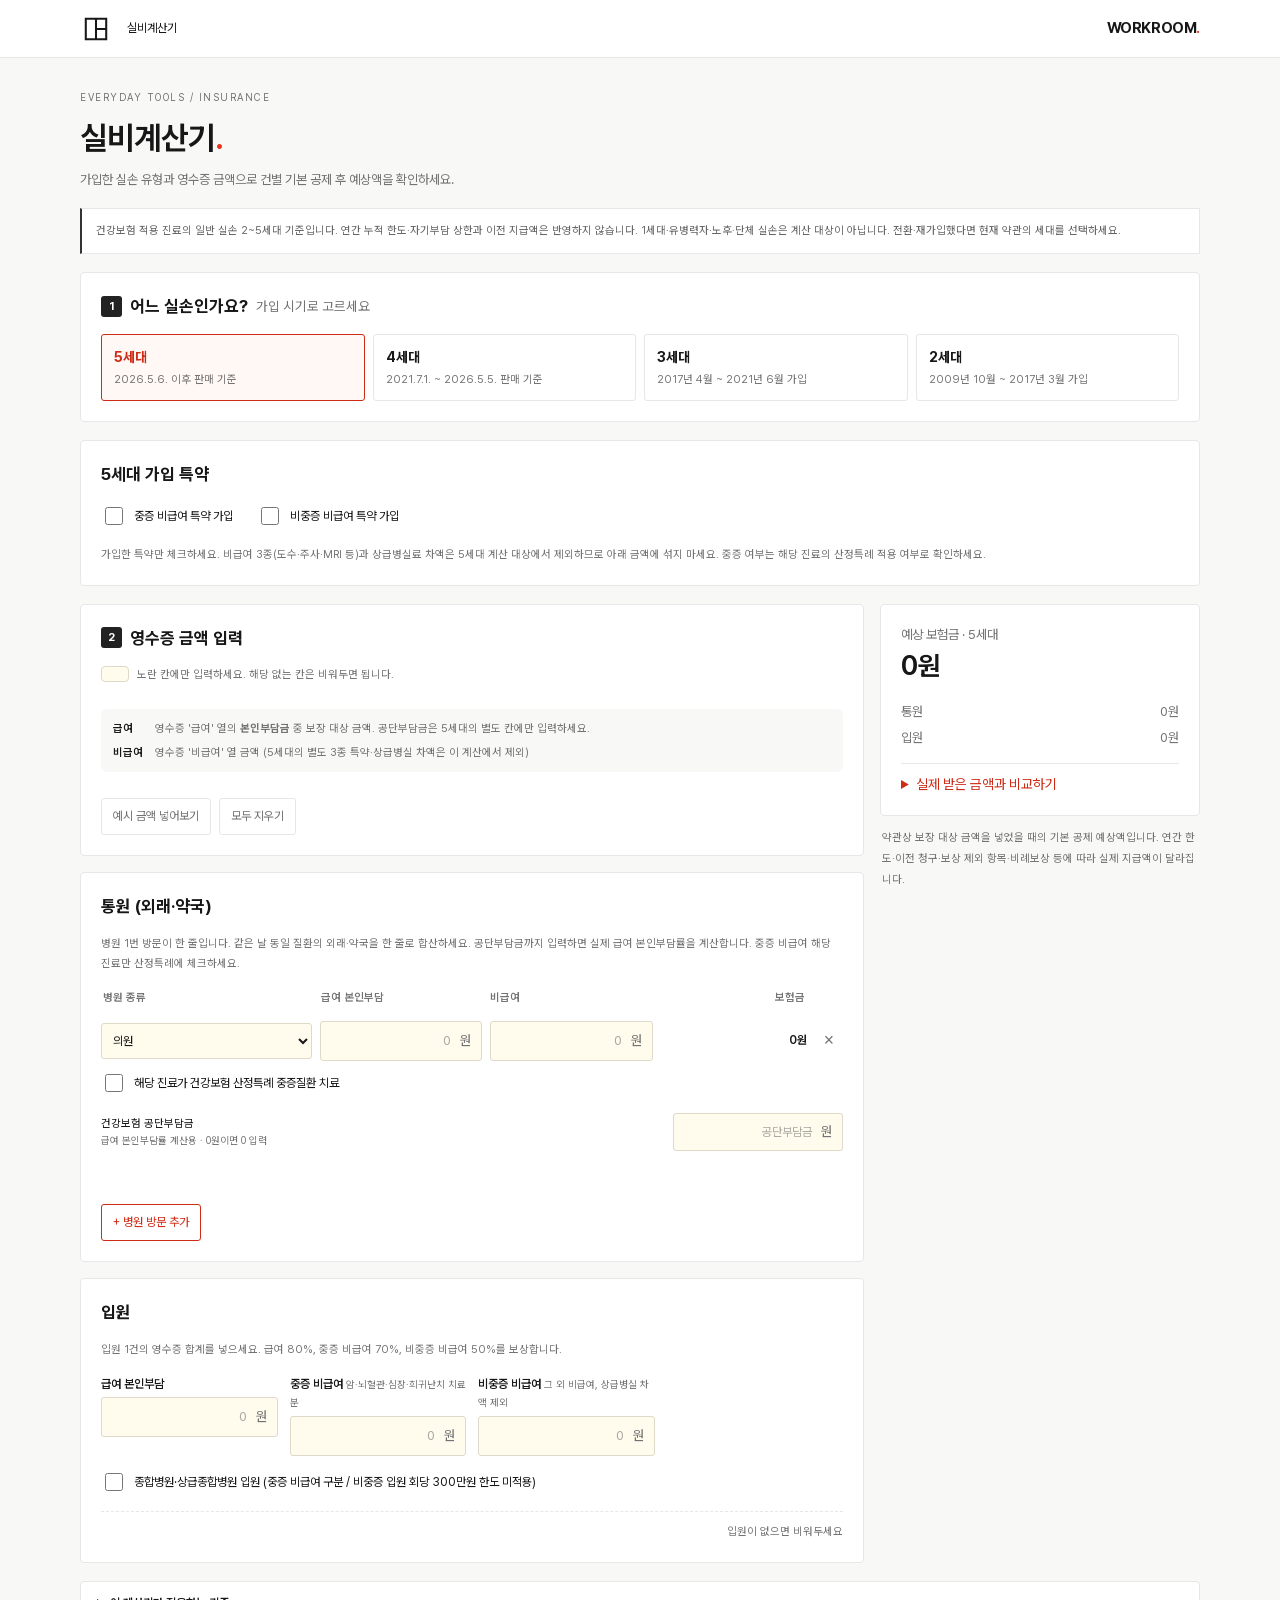
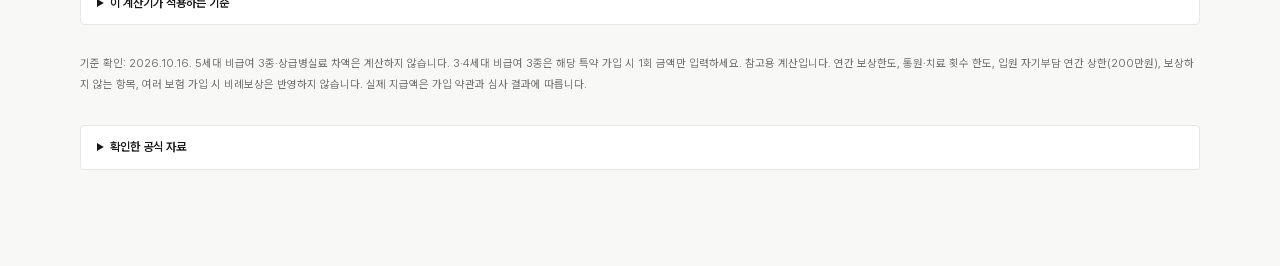
==== silson-calculator.html @ e1c8affe "Add a validated basic medical expense calculator to Workroom" ====
<!doctype html><html lang="ko"><head><meta charset=utf8><meta name=viewport content="width=device-width,initial-scale=1,viewport-fit=cover"><style>:root{color-scheme:light;box-sizing:border-box;padding-top:env(safe-area-inset-top,0px);padding-bottom:env(safe-area-inset-bottom,0px)}html{scroll-padding-top:env(safe-area-inset-top,0px)}body{margin:0;padding:0;font:14px -apple-system,BlinkMacSystemFont,sans-serif;background:#fff;color:#000}img{max-width:100%}[hidden]:not([hidden=until-found i]){display:none!important}</style><style>
/* Layout: ① 세대 → ② 유형 → ③ 영수증 금액(노란 칸) 순서로 위에서 아래. 결과는 오른쪽(좁은 화면은 하단 고정 바) */
:root{
  --bg:#eef1f4; --surface:#ffffff; --line:#d6dce3; --fg:#18222e; --muted:#5b6876;
  --accent:#1d5c8f; --accent-soft:#e1ecf6;
  --in-bg:#fff7cf; --in-line:#d9b740; --in-focus:#b8901a;
  --deduct:#a8402c; --ok:#2c7a4b; --warn:#9a6a00;
  --font-body:"IBM Plex Sans KR","Apple SD Gothic Neo","Malgun Gothic",system-ui,sans-serif;
  --font-num:"IBM Plex Mono",ui-monospace,Menlo,monospace;
  --r:8px;
}
@media (prefers-color-scheme: dark){:root:not([data-theme="light"]){
  --bg:#11161c; --surface:#19212a; --line:#2c3743; --fg:#e3e9ef; --muted:#93a1b0;
  --accent:#6fa8dc; --accent-soft:#1d3245;
  --in-bg:#2e2914; --in-line:#8a7124; --in-focus:#d9b740;
  --deduct:#e48a74; --ok:#6cc495; --warn:#e2b34d; color-scheme:dark}}
:root[data-theme="dark"]{
  --bg:#11161c; --surface:#19212a; --line:#2c3743; --fg:#e3e9ef; --muted:#93a1b0;
  --accent:#6fa8dc; --accent-soft:#1d3245;
  --in-bg:#2e2914; --in-line:#8a7124; --in-focus:#d9b740;
  --deduct:#e48a74; --ok:#6cc495; --warn:#e2b34d; color-scheme:dark}
*{box-sizing:border-box}
[hidden]{display:none!important}
body{background:var(--bg);color:var(--fg);font-family:var(--font-body);font-size:15px;line-height:1.55;
  padding-left:max(16px,env(safe-area-inset-left,0px));padding-right:max(16px,env(safe-area-inset-right,0px));padding-block:20px 96px}
.wrap{max-width:1120px;margin:0 auto;display:flex;flex-direction:column;gap:16px}
h1{font-size:1.5rem;margin:0;letter-spacing:-.01em;text-wrap:balance}
h2{font-size:1.05rem;margin:0;display:flex;align-items:center;gap:8px;text-wrap:balance}
.step{display:inline-grid;place-items:center;width:22px;height:22px;border-radius:50%;background:var(--accent);color:#fff;font-size:.78rem;font-weight:700;flex:none}
.sub{color:var(--muted);margin:4px 0 0;font-size:.9rem;max-width:70ch}
.num{font-family:var(--font-num);font-variant-numeric:tabular-nums}
.panel{background:var(--surface);border:1px solid var(--line);border-radius:var(--r);padding:16px;display:flex;flex-direction:column;gap:12px;min-width:0}
.hint{font-size:.84rem;color:var(--muted);margin:0}
.legend{display:flex;align-items:center;gap:8px;font-size:.84rem;color:var(--muted)}
.swatch{width:28px;height:16px;border-radius:4px;background:var(--in-bg);border:1.5px solid var(--in-line);flex:none}

/* 선택 버튼(세대·유형) */
.choices{display:grid;grid-template-columns:repeat(auto-fit,minmax(200px,1fr));gap:8px}
.choice{font:inherit;color:var(--fg);text-align:left;border:1.5px solid var(--line);background:var(--surface);border-radius:8px;padding:10px 12px;cursor:pointer;display:flex;flex-direction:column;gap:2px}
.choice b{font-size:.98rem}
.choice span{font-size:.8rem;color:var(--muted)}
.choice[aria-pressed="true"]{border-color:var(--accent);background:var(--accent-soft)}
.choice[aria-pressed="true"] b{color:var(--accent)}
button:focus-visible,input:focus-visible,select:focus-visible,summary:focus-visible{outline:2px solid var(--accent);outline-offset:2px}

/* 입력칸 = 노란 칸 */
.in{position:relative;display:block}
.in input{font:inherit;font-family:var(--font-num);font-variant-numeric:tabular-nums;font-size:1rem;color:var(--fg);width:100%;min-width:0;
  background:var(--in-bg);border:1.5px solid var(--in-line);border-radius:6px;padding:8px 30px 8px 10px;text-align:right}
.in input:focus{border-color:var(--in-focus)}
.in input::placeholder{color:var(--muted);opacity:.6}
.in .unit{position:absolute;right:10px;top:50%;transform:translateY(-50%);font-size:.85rem;color:var(--muted);pointer-events:none}
select{font:inherit;color:var(--fg);width:100%;min-width:0;background:var(--in-bg);border:1.5px solid var(--in-line);border-radius:6px;padding:8px 10px}
.lbl{font-size:.82rem;font-weight:600;display:block;margin-bottom:4px}
.lbl small{font-weight:400;color:var(--muted)}

.grid{display:grid;grid-template-columns:minmax(0,1fr) 320px;gap:16px;align-items:start}
@media (max-width:900px){.grid{grid-template-columns:minmax(0,1fr)}}
.col{display:flex;flex-direction:column;gap:16px;min-width:0}

/* 영수증 안내 */
.receipt{display:grid;grid-template-columns:auto 1fr;gap:4px 12px;font-size:.84rem;background:var(--bg);border-radius:6px;padding:10px 12px}
.receipt dt{font-weight:600}
.receipt dd{margin:0;color:var(--muted)}

/* 통원 행 */
.rowhead,.vrow{display:grid;grid-template-columns:minmax(0,1.3fr) minmax(0,1fr) minmax(0,1fr) minmax(0,.9fr) 28px;gap:8px;align-items:center}
.rowhead{font-size:.8rem;font-weight:600;color:var(--muted);padding:0 2px}
.vrow-wrap{display:flex;flex-direction:column;gap:4px;padding-bottom:10px;border-bottom:1px solid var(--line)}
.vrow-wrap:last-of-type{border-bottom:none}
.res{text-align:right;font-family:var(--font-num);font-weight:600;font-variant-numeric:tabular-nums}
.how{font-size:.78rem;color:var(--muted);display:flex;flex-direction:column;gap:1px;padding-left:2px}
.how .d{color:var(--deduct)}
.kind{font-size:.92rem;font-weight:600;padding:8px 0}
.x{border:none;background:transparent;color:var(--muted);cursor:pointer;font-size:1.1rem;line-height:1;padding:4px;border-radius:4px}
.x:hover{color:var(--deduct)}
.sev{display:flex;align-items:center;gap:8px;font-size:.86rem;cursor:pointer;padding:2px 0}
.sev input{width:18px;height:18px;accent-color:var(--accent);flex:none}
.mlabel{display:none}
@media (max-width:620px){
  .rowhead{display:none}
  .vrow{grid-template-columns:minmax(0,1fr) minmax(0,1fr);row-gap:8px}
  .vrow .c-type{grid-column:1/-1}
  .vrow .res{grid-column:1/2;text-align:left}
  .vrow .x{grid-column:2/3;justify-self:end}
  .mlabel{display:block;font-size:.78rem;color:var(--muted);margin-bottom:2px}
}
.btns{display:flex;gap:8px;flex-wrap:wrap}
.btn{font:inherit;font-size:.86rem;border:1px solid var(--accent);color:var(--accent);background:transparent;border-radius:6px;padding:6px 12px;cursor:pointer}
.btn:hover{background:var(--accent-soft)}
.btn.quiet{border-color:var(--line);color:var(--muted)}

.pairs{display:grid;grid-template-columns:repeat(auto-fit,minmax(160px,1fr));gap:12px}
.t3{display:grid;grid-template-columns:minmax(0,1.4fr) minmax(0,1fr) minmax(0,.9fr);gap:8px;align-items:center}
@media (max-width:620px){.t3{grid-template-columns:minmax(0,1fr) minmax(0,1fr)}.t3 .res{grid-column:1/-1;text-align:left}}
.t3 .nm{font-size:.92rem}
.t3 .nm small{display:block;color:var(--muted);font-size:.76rem}

.calcbox{font-size:.84rem;color:var(--muted);display:flex;flex-direction:column;gap:3px;border-top:1px dashed var(--line);padding-top:10px}
.calcbox .ln{display:flex;justify-content:space-between;gap:12px}
.calcbox .tot{color:var(--fg);font-weight:600}

/* 결과 */
.summary{position:sticky;top:calc(12px + env(safe-area-inset-top,0px))}
.big{font-family:var(--font-num);font-size:1.9rem;font-weight:600;letter-spacing:-.01em}
.sumrows{display:flex;flex-direction:column;gap:6px;font-size:.92rem}
.sumrows .ln{display:flex;justify-content:space-between;gap:10px}
.sumrows .zero{color:var(--muted)}
details.cmp{border-top:1px solid var(--line);padding-top:10px}
details.cmp summary{cursor:pointer;font-size:.86rem;color:var(--accent)}
.cmpbody{display:flex;flex-direction:column;gap:10px;margin-top:10px}
.pill{display:inline-block;font-size:.76rem;font-weight:600;padding:1px 8px;border-radius:999px;border:1px solid currentColor;margin-left:4px}
.pill.ok{color:var(--ok)} .pill.diff{color:var(--warn)}
.mbar{display:none}
@media (max-width:900px){
  .summary{position:static}
  .mbar{display:flex;position:fixed;left:0;right:0;bottom:0;justify-content:space-between;align-items:center;gap:12px;
    background:var(--surface);border-top:1px solid var(--line);
    padding:10px max(16px,env(safe-area-inset-right,0px)) calc(10px + env(safe-area-inset-bottom,0px)) max(16px,env(safe-area-inset-left,0px));z-index:5}
  .mbar .big{font-size:1.3rem}
}
details.rulesbox{background:var(--surface);border:1px solid var(--line);border-radius:var(--r);padding:12px 16px}
details.rulesbox summary{cursor:pointer;font-weight:600}
.rules{font-size:.86rem;max-width:72ch;margin-top:8px}
.rules ul{margin:0;padding-left:1.1em;display:flex;flex-direction:column;gap:4px}
.foot{font-size:.8rem;color:var(--muted);max-width:80ch}
.adv{font-size:.84rem}
.adv summary{cursor:pointer;color:var(--muted)}
.adv .pairs{margin-top:8px}
</style><title>실비계산기 · WORKROOM</title><link rel="stylesheet" href="assets/silson-calculator.css?v=20261016"></head><body>




<header class="calculator-header"><a class="home-link" href="./" title="홈으로 돌아가기" aria-label="홈으로 돌아가기"><svg viewBox="0 0 28 28" aria-hidden="true"><path d="M3 3h22v22H3zM14 3v22m0-11h11"/></svg></a><span>실비계산기</span><a class="header-workroom" href="./">WORKROOM<span>.</span></a></header><main class="wrap">
  <header>
    <p class="eyebrow">EVERYDAY TOOLS / INSURANCE</p><h1>실비계산기<span class="title-dot">.</span></h1>
    <p class="sub">가입한 실손 유형과 영수증 금액으로 건별 기본 공제 후 예상액을 확인하세요.</p><p class="scope-note">건강보험 적용 진료의 일반 실손 2~5세대 기준입니다. 연간 누적 한도·자기부담 상한과 이전 지급액은 반영하지 않습니다. 1세대·유병력자·노후·단체 실손은 계산 대상이 아닙니다. 전환·재가입했다면 현재 약관의 세대를 선택하세요.</p>
  </header>

  <section class="panel" aria-labelledby="s1">
    <h2 id="s1"><span class="step">1</span>어느 실손인가요? <small style="font-weight:400;color:var(--muted);font-size:.84rem">가입 시기로 고르세요</small></h2>
    <div class="choices" id="genChoices"></div>
  </section>

  <section class="panel" id="g5Coverage" aria-labelledby="g5CoverageTitle" hidden><h2 id="g5CoverageTitle">5세대 가입 특약</h2><div class="coverage-options"><label class="sev"><input type="checkbox" data-cover="severe">중증 비급여 특약 가입</label><label class="sev"><input type="checkbox" data-cover="mild">비중증 비급여 특약 가입</label></div><p class="hint">가입한 특약만 체크하세요. 비급여 3종(도수·주사·MRI 등)과 상급병실료 차액은 5세대 계산 대상에서 제외하므로 아래 금액에 섞지 마세요. 중증 여부는 해당 진료의 산정특례 적용 여부로 확인하세요.</p></section>
  <section class="panel" aria-labelledby="s2" id="typePanel">
    <h2 id="s2"><span class="step">2</span>가입 유형</h2>
    <div class="choices" id="typeChoices"></div>
    <details class="adv" id="advBox">
      <summary>통원 회당 한도 바꾸기 (기본 외래 25만원 · 처방 5만원)</summary>
      <div class="pairs" id="advFields"></div>
    </details>
  </section>

  <div class="grid">
    <div class="col">
      <section class="panel" aria-labelledby="s3">
        <h2 id="s3"><span class="step" id="s3n">3</span>영수증 금액 입력</h2>
        <div class="legend"><span class="swatch"></span>노란 칸에만 입력하세요. 해당 없는 칸은 비워두면 됩니다.</div>
        <dl class="receipt">
          <dt>급여</dt><dd>영수증 '급여' 열의 <b>본인부담금</b>  중 보장 대상 금액. 공단부담금은 5세대의 별도 칸에만 입력하세요.</dd>
          <dt>비급여</dt><dd>영수증 '비급여' 열 금액<span id="nb3"> (도수치료·주사·MRI는 아래 3종 칸에 따로)</span></dd>
        </dl>
        <div class="btns"><button class="btn quiet" id="fillEx">예시 금액 넣어보기</button><button class="btn quiet" id="clearAll">모두 지우기</button></div>
      </section>

      <section class="panel" aria-labelledby="h-out">
        <h2 id="h-out">통원 (외래·약국)</h2>
        <p class="hint" id="outHint"></p>
        <div class="rowhead"><span>병원 종류</span><span>급여 본인부담</span><span>비급여</span><span style="text-align:right">보험금</span><span></span></div>
        <div id="visits"></div>
        <div class="btns" id="addBtns"></div>
      </section>

      <section class="panel" aria-labelledby="h-3" id="threePanel">
        <h2 id="h-3">비급여 3종 (도수치료·주사·MRI)</h2>
        <p class="hint" id="threeHint"></p>
        <div id="threeRows" style="display:flex;flex-direction:column;gap:10px"></div>
      </section>

      <section class="panel" aria-labelledby="h-in">
        <h2 id="h-in">입원</h2>
        <p class="hint" id="inHint"></p>
        <div class="pairs" id="inFields"></div>
        <div class="calcbox" id="inCalc"></div>
      </section>
    </div>

    <aside class="col" aria-label="예상 보험금">
      <div class="result-sticky"><section class="panel summary" id="summary" aria-live="polite"></section><p class="result-note">약관상 보장 대상 금액을 넣었을 때의 기본 공제 예상액입니다. 연간 한도·이전 청구·보상 제외 항목·비례보상 등에 따라 실제 지급액이 달라집니다.</p></div>
    </aside>
  </div>

  <details class="rulesbox">
    <summary>이 계산기가 적용하는 기준</summary>
    <div class="rules" id="rules"></div>
  </details>

  <p class="foot">기준 확인: 2026.10.16. 5세대 비급여 3종·상급병실료 차액은 계산하지 않습니다. 3·4세대 비급여 3종은 해당 특약 가입 시 1회 금액만 입력하세요. 참고용 계산입니다. 연간 보상한도, 통원·치료 횟수 한도, 입원 자기부담 연간 상한(200만원), 보상하지 않는 항목, 여러 보험 가입 시 비례보상은 반영하지 않습니다. 실제 지급액은 가입 약관과 심사 결과에 따릅니다.</p><details class="rulesbox sources"><summary>확인한 공식 자료</summary><ul><li><a href="https://www.fsc.go.kr/no010101/86831" target="_blank" rel="noopener noreferrer">금융위원회 · 5세대 실손 출시 및 보장 기준 (2026.5.6.)</a></li><li><a href="https://www.fsc.go.kr/no010101/76157" target="_blank" rel="noopener noreferrer">금융위원회 · 4세대 실손 출시 및 3·4세대 공제 비교 (2021.6.29.)</a></li><li><a href="https://www.fsc.go.kr/po010106/70570" target="_blank" rel="noopener noreferrer">금융위원회 · 표준형 실손 출시 (2013.1.1.)</a></li></ul></details>
</main>
<div class="mbar" aria-hidden="true"><span style="font-size:.86rem;color:var(--muted)">예상 보험금</span><span class="big" id="mTotal">0원</span></div>

<script id="calc">
const GENS = {
  g5:{name:'5세대', when:'2026.5.6. 이후 판매 기준',
      types:{'5':{rg:.2, rb:.5, name:'5세대', desc:'급여 입원 80% · 중증 비급여 70% · 비중증 비급여 50%'}},
      grades:[{v:'1',label:'의원',fix:10000,nhi:.3},{v:'2',label:'병원',fix:10000,nhi:.4},{v:'3',label:'종합병원',fix:20000,nhi:.5},{v:'4',label:'상급종합병원',fix:20000,nhi:.6}], threeFix:0},
  g4:{name:'4세대', when:'2021.7.1. ~ 2026.5.5. 판매 기준',
      types:{'4':{rg:.2, rb:.3, name:'4세대', desc:'급여 80% · 비급여 70% 보상'}},
      grades:[{v:'c',label:'의원·병원',fix:10000},{v:'g',label:'종합·상급종합병원',fix:20000}], threeFix:30000},
  g3:{name:'3세대', when:'2017년 4월 ~ 2021년 6월 가입',
      types:{s2:{rg:.1, rb:.2, name:'선택형Ⅱ', desc:'급여 90% · 비급여 80% 보상'},
             std:{rg:.2, rb:.2, name:'표준형', desc:'급여·비급여 80% 보상'}},
      grades:[{v:'1',label:'의원',fix:10000},{v:'2',label:'병원·종합병원',fix:15000},{v:'3',label:'상급종합병원',fix:20000}], threeFix:20000},
  g2:{name:'2세대', when:'2009년 10월 ~ 2017년 3월 가입',
      types:{a:{rg:.1, rb:.1, flat:true, name:'90% 보상형', desc:'자기부담 10% · 통원은 정액만 공제'},
             b:{rg:.2, rb:.2, name:'표준형 (2013.1~)', desc:'자기부담 20%'},
             c:{rg:.1, rb:.2, name:'선택형Ⅱ (2015.9~)', desc:'급여 90% · 비급여 80% 보상'}},
      grades:[{v:'1',label:'의원',fix:10000},{v:'2',label:'병원·종합병원',fix:15000},{v:'3',label:'상급종합병원',fix:20000}], threeFix:0}
};
const floor = n => Math.floor(n + 1e-9);
const clamp = (x, cap) => Math.min(Math.max(0,cap), Math.max(0,Number.isFinite(x)?x:0));
function fmt(n){ return Math.round(n).toLocaleString('ko-KR'); }

/* 4세대 통원: 급여·비급여 따로 공제, 각각 회당 20만원 */
function out4(v){
  const fix=(GENS.g4.grades.find(x=>x.v===v.grade)||GENS.g4.grades[0]).fix;
  const lines=[]; let pay=0;
  if(v.g>0){ const d=Math.max(fix,v.g*.2), p=floor(clamp(v.g-d,200000));
    lines.push({k:'급여',ded:d,why:d===fix?`최소공제 ${fmt(fix)}`:`20%`,pay:p,cap:v.g-d>200000}); pay+=p; }
  if(v.b>0){ const d=Math.max(30000,v.b*.3), p=floor(clamp(v.b-d,200000));
    lines.push({k:'비급여',ded:d,why:d===30000?'최소공제 30,000':'30%',pay:p,cap:v.b-d>200000}); pay+=p; }
  return {pay,lines};
}
/* 2·3세대 통원: 급여+비급여 합산 후 1회 공제 */
function out23(gen,type,v,caps){
  const G=GENS[gen], r=G.types[type], tot=v.g+v.b;
  if(tot<=0) return {pay:0,lines:[]};
  const rx=v.kind==='rx';
  const fix=rx?8000:(G.grades.find(x=>x.v===v.grade)||G.grades[0]).fix;
  const cap=rx?caps.rx:caps.out;
  const rate=v.g*r.rg+v.b*r.rb;
  const d=r.flat?fix:Math.max(fix,rate);
  const p=floor(clamp(tot-d,cap));
  return {pay:p,lines:[{k:'',ded:d,why:(r.flat||d===fix)?`최소공제 ${fmt(fix)}`:'정률',pay:p,cap:tot-d>cap}]};
}
function three(gen,amt){
  const fix=GENS[gen].threeFix; if(amt<=0) return {pay:0,ded:0,why:''};
  const d=Math.max(fix,amt*.3);
  return {pay:floor(Math.max(0,amt-d)),ded:d,why:d===fix?`최소공제 ${fmt(fix)}`:'30%'};
}
/* 입원: 정률 + 상급병실료 차액 50% (1일 평균 10만원 한도) */
function inpatient(gen,type,h){
  const r=GENS[gen].types[type];
  const gp=h.g*(1-r.rg), bp=h.b*(1-r.rb);
  let room=0, perDay=0;
  if(h.room>0 && h.days>0){ perDay=Math.min(h.room*.5/h.days,100000); room=perDay*h.days; }
  return {gp,bp,room,perDay,r,pay:floor(gp+bp+room)};
}
/* 5세대 통원: 급여는 max(최소공제, 급여 × max(20%, 건보 본인부담률)), 비급여는 중증/비중증 따로. 각각 회당 20만원 */
function out5(v,cover={severe:false,mild:false}){
  const gr=GENS.g5.grades.find(x=>x.v===v.grade)||GENS.g5.grades[0],lines=[];let pay=0,pending=false;
  if(v.g>0){
    if(v.fund===null||v.fund===undefined){pending=true;lines.push({k:'급여',ded:0,why:'건강보험 공단부담금 입력 필요',pay:0,pending:true});}
    else{const rate=Math.max(.2,v.g/(v.g+v.fund)),d=Math.max(gr.fix,v.g*rate),p=floor(clamp(v.g-d,200000));pay+=p;lines.push({k:'급여',ded:Math.min(v.g,d),why:d===gr.fix?'최소공제 '+fmt(gr.fix):'실제 건보 부담률 기준 '+(rate*100).toFixed(1)+'%',pay:p,cap:v.g-d>200000});}
  }
  if(v.b>0){const covered=v.severe?cover.severe:cover.mild,r=v.severe?.3:.5,fix=v.severe?30000:50000,d=Math.max(fix,v.b*r),p=covered?floor(clamp(v.b-d,200000)):0;pay+=p;lines.push({k:v.severe?'중증 비급여':'비중증 비급여',ded:Math.min(v.b,d),why:covered?(d===fix?'최소공제 '+fmt(fix):(r*100)+'%'):'특약 미선택 · 계산 제외',pay:p,cap:covered&&v.b-d>200000});}
  return {pay,lines,pending};
}
/* 5세대 일반 입원: 연간 누적 상한은 제외. 병·의원 비중증 회당 300만원 한도 적용. */
function inpatient5(h,cover={severe:false,mild:false}){
  const gp=h.g*.8,sp=cover.severe?h.bs*.7:0;
  const mildLimit=h.big?Infinity:3000000,mp=cover.mild?Math.min(h.b*.5,mildLimit):0;
  return {gp,sp,mp,sevSelf:h.bs*.3,capped:false,room:0,perDay:0,mildCapped:cover.mild&&h.b*.5>mildLimit,pay:floor(gp+sp+mp)};
}
</script>

<script>
const blank = gen => ({
  type:Object.keys(GENS[gen].types)[0],
  cover:{severe:false,mild:false}, caps:{out:250000,rx:50000},
  visits:[{kind:'out',grade:GENS[gen].grades[0].v,g:0,b:0}],
  three:[0,0,0], inp:{days:0,g:0,b:0,bs:0,room:0,big:false}, actual:{}
});
const EXAMPLES = {
  g5:{cover:{severe:true,mild:true},visits:[{kind:'out',grade:'1',g:15000,fund:35000,b:80000,severe:false},{kind:'out',grade:'4',g:120000,fund:2280000,b:300000,severe:true}],three:[0,0,0],inp:{days:5,g:350000,b:230000,bs:0,room:0,big:false}},
  g4:{visits:[{kind:'out',grade:'g',g:124000,b:36000},{kind:'out',grade:'c',g:56000,b:45000}],three:[0,0,0],inp:{days:5,g:350000,b:230000,room:0}},
  g3:{visits:[{kind:'out',grade:'2',g:154500,b:63000},{kind:'rx',g:43000,b:0}],three:[50000,150000,240000],inp:{days:13,g:470000,b:95000,room:0}},
  g2:{visits:[{kind:'out',grade:'1',g:51400,b:218000}],three:[0,0,0],inp:{days:6,g:230000,b:80000,room:150000}}
};
const state={gen:'g5', g5:blank('g5'), g4:blank('g4'), g3:blank('g3'), g2:blank('g2')};
try{ const t=localStorage.getItem('silson-gen'); if(t && GENS[t]) state.gen=t; }catch(e){}

const $=s=>document.querySelector(s);
/* 금액 해석: 쉼표·'원' 무시, '12만', '1만5천', '12만3000' 단위 지원, 소수점 이하는 버림 */
const parseAmount=value=>{
 const t=String(value).normalize('NFKC').replace(/[,\s원일]/g,'');if(!t)return 0;
 if(!/^(?:\d+(?:\.\d+)?[억만천])*(?:\d+(?:\.\d+)?)?$/.test(t))return null;
 let total=0,last=Infinity;const units={억:100000000,만:10000,천:1000};
 for(const m of t.matchAll(/(\d+(?:\.\d+)?)([억만천])?/g)){const unit=m[2]?units[m[2]]:1;if(unit>=last)return null;last=unit;total+=Number(m[1])*unit;}
 return Number.isFinite(total)&&total<=1000000000000?Math.floor(total):null;
};
const toNum=s=>parseAmount(s)??0;
const S=()=>state[state.gen];
const THREE=[['도수·체외충격파·증식치료','1회 치료비'],['비급여 주사료','1회 주사비'],['MRI·MRA','1회 촬영비']];

function moneyInput(id,val,attrs,unit='원',ph='0'){
  return `<span class="in"><input id="${id}" ${attrs} inputmode="numeric" autocomplete="off" value="${val?fmt(val):''}" placeholder="${ph}"><span class="unit">${unit}</span></span>`;
}

function renderChoices(){
  $('#genChoices').innerHTML=Object.entries(GENS).map(([k,g])=>
    `<button class="choice" data-gen="${k}" aria-pressed="${state.gen===k}"><b>${g.name}</b><span>${g.when}</span></button>`).join('');
  const G=GENS[state.gen], s=S(), many=Object.keys(G.types).length>1;
  const newGen = state.gen==='g4'||state.gen==='g5';
  $('#typePanel').hidden=!many;$('#g5Coverage').hidden=state.gen!=='g5';document.querySelectorAll('[data-cover]').forEach(el=>el.checked=!!s.cover[el.dataset.cover]);
  $('#s3n').textContent = many ? '3' : '2';
  $('#typeChoices').innerHTML=Object.entries(G.types).map(([k,t])=>
    `<button class="choice" data-type="${k}" aria-pressed="${s.type===k}"><b>${t.name}</b><span>${t.desc}</span></button>`).join('');
  $('#advBox').hidden = newGen;
  $('#advFields').innerHTML = newGen ? '' :
    `<div><label class="lbl" for="cap-out">외래 회당 한도</label>${moneyInput('cap-out',s.caps.out,'data-cap="out"')}</div>
     <div><label class="lbl" for="cap-rx">처방조제 건당 한도</label>${moneyInput('cap-rx',s.caps.rx,'data-cap="rx"')}</div>`;
}

function renderInputs(){
  const g=state.gen, G=GENS[g], s=S();document.querySelectorAll('[data-cover]').forEach(el=>el.checked=!!s.cover[el.dataset.cover]);
  const newGen = g==='g4'||g==='g5';
  $('#nb3').hidden = g==='g2';
  $('#nb3').textContent = g==='g5' ? ' (5세대의 별도 3종 특약·상급병실 차액은 이 계산에서 제외)' : ' (도수치료·주사·MRI는 아래 3종 칸에 따로)';
  $('#outHint').textContent = g==='g5'
    ? '병원 1번 방문이 한 줄입니다. 같은 날 동일 질환의 외래·약국을 한 줄로 합산하세요. 공단부담금까지 입력하면 실제 급여 본인부담률을 계산합니다. 중증 비급여 해당 진료만 산정특례에 체크하세요.'
    : newGen
    ? '병원 1번 방문이 한 줄입니다. 같은 날 약국 영수증은 그 줄 금액에 더해서 넣으세요.'
    : '병원 1번 방문이 한 줄입니다. 약국 영수증은 "약국 추가"로 따로 넣으세요.';
  $('#visits').innerHTML = s.visits.map((v,i)=>{
    const rx=v.kind==='rx';
    const type = rx ? `<div class="c-type kind">약국 (처방조제)</div>`
      : `<div class="c-type"><label class="mlabel" for="v${i}-grade">병원 종류</label><select id="v${i}-grade" data-v="${i}" data-k="grade" aria-label="${i+1}번째 방문 병원 종류">${G.grades.map(x=>`<option value="${x.v}" ${v.grade===x.v?'selected':''}>${x.label}</option>`).join('')}</select></div>`;
    return `<div class="vrow-wrap"><div class="vrow">${type}
      <div><label class="mlabel" for="v${i}-g">급여 본인부담</label>${moneyInput(`v${i}-g`,v.g,`data-v="${i}" data-k="g" aria-label="${i+1}번째 급여 본인부담"`)}</div>
      <div><label class="mlabel" for="v${i}-b">비급여</label>${moneyInput(`v${i}-b`,v.b,`data-v="${i}" data-k="b" aria-label="${i+1}번째 비급여"`)}</div>
      <div class="res" id="vr${i}">0원</div>
      <button class="x" data-del="${i}" aria-label="${i+1}번째 줄 삭제" title="이 줄 삭제">×</button>
    </div>${g==='g5'&&!rx?`<label class="sev"><input type="checkbox" data-v="${i}" data-k="severe" ${v.severe?'checked':''}> 해당 진료가 건강보험 산정특례 중증질환 치료</label>`:''}${g==='g5'?`<label class="fund-field" for="v${i}-fund"><span>건강보험 공단부담금 <small>급여 본인부담률 계산용 · 0원이면 0 입력</small></span><span class="in"><input id="v${i}-fund" data-v="${i}" data-k="fund" inputmode="numeric" autocomplete="off" value="${v.fund===undefined||v.fund===null?'':fmt(v.fund)}" placeholder="공단부담금"><span class="unit">원</span></span></label>`:''}<div class="how" id="vh${i}"></div></div>`;
  }).join('');
  $('#addBtns').innerHTML = `<button class="btn" data-add="out">+ 병원 방문 추가</button>${!newGen?'<button class="btn" data-add="rx">+ 약국 추가</button>':''}`;

  $('#threePanel').hidden = g==='g2'||g==='g5';
  if(g!=='g2'&&g!=='g5'){
    $('#threeHint').textContent=`1회 금액을 넣으세요. 회당 ${fmt(G.threeFix)}원과 30% 중 큰 금액을 공제합니다.`;
    $('#threeRows').innerHTML = THREE.map((t,i)=>`<div class="t3"><label class="nm" for="t${i}">${t[0]}<small>${t[1]}</small></label>
      ${moneyInput('t'+i,s.three[i],`data-t="${i}"`)}<div class="res" id="tr${i}">0원</div></div>`).join('');
  }
  const r=G.types[s.type];
  $('#inHint').textContent = g==='g5' ? '입원 1건의 영수증 합계를 넣으세요. 급여 80%, 중증 비급여 70%, 비중증 비급여 50%를 보상합니다.'
    : `입원 1건의 영수증 합계를 넣으세요. 급여 ${100-r.rg*100}%, 비급여 ${100-r.rb*100}%를 보상합니다.`;
  const fields = g==='g5' ? [['g','급여 본인부담','원',''],
    ['bs','중증 비급여','원','암·뇌혈관·심장·희귀난치 치료분'],['b','비중증 비급여','원','그 외 비급여, 상급병실 차액 제외'],] : [['days','입원일수','일','상급병실료 계산에 필요'],['g','급여 본인부담','원',''],
    ['b','비급여',`원`, g==='g2'?'상급병실 차액 제외':'상급병실 차액·3종 제외'],['room','상급병실료 차액','원','1·2인실 등 병실 차액 합계']];
  $('#inFields').innerHTML = fields.map(([k,l,u,sub])=>`<div><label class="lbl" for="in-${k}">${l}${sub?` <small>${sub}</small>`:''}</label>${
    k==='days'?`<span class="in"><input id="in-days" data-i="days" inputmode="numeric" autocomplete="off" value="${s.inp.days||''}" placeholder="0"><span class="unit">일</span></span>`
    :moneyInput('in-'+k,s.inp[k],`data-i="${k}"`)}</div>`).join('')
    + (g==='g5'?`<label class="sev" style="grid-column:1/-1"><input type="checkbox" id="in-big" data-i="big" ${s.inp.big?'checked':''}> 종합병원·상급종합병원 입원 (중증 비급여 구분 / 비중증 입원 회당 300만원 한도 미적용)</label>`:'');
}

function compute(){
  const g=state.gen, s=S(), G=GENS[g];
  let out=0,pending=false;
  s.visits.forEach((v,i)=>{
    const r = g==='g5'?out5(v,s.cover):g==='g4'?out4(v):out23(g,s.type,v,s.caps);
    out+=r.pay;pending ||= !!r.pending;
    const res=document.getElementById('vr'+i), how=document.getElementById('vh'+i);
    if(res) res.textContent=r.pending?'공단금액 필요':fmt(r.pay)+'원';
    if(how) how.innerHTML = r.lines.map(l=>`<span>${l.k?l.k+' ':''}공제 <span class="d">−${fmt(l.ded)}</span> (${l.why})${l.cap?' · 회당 한도 적용':''}${l.k?` → ${fmt(l.pay)}원`:''}</span>`).join('');
  });
  let th=0;
  if(g!=='g2'&&g!=='g5') s.three.forEach((a,i)=>{ const r=three(g,a); th+=r.pay;
    const el=document.getElementById('tr'+i); if(el) el.innerHTML = a>0?`${fmt(r.pay)}원<div class="how" style="text-align:right;font-weight:400"><span>공제 <span class="d">−${fmt(r.ded)}</span> (${r.why})</span></div>`:'0원'; });
  const h=s.inp, ip = g==='g5'?inpatient5(h,s.cover):inpatient(g,s.type,h);
  const any=h.g||h.b||h.room||(g==='g5'&&h.bs);
  $('#inCalc').innerHTML = !any ? '<div class="ln"><span>입원이 없으면 비워두세요</span></div>' : g==='g5' ? inCalc5(h,ip) :
    `<div class="ln"><span>급여 ${fmt(h.g)} × ${100-ip.r.rg*100}%</span><span class="num">${fmt(ip.gp)}</span></div>
     <div class="ln"><span>비급여 ${fmt(h.b)} × ${100-ip.r.rb*100}%</span><span class="num">${fmt(ip.bp)}</span></div>
     ${h.room>0?(h.days>0?`<div class="ln"><span>상급병실 ${fmt(h.room)} × 50% ÷ ${h.days}일 = 하루 ${fmt(ip.perDay)}${ip.perDay>=100000?' (하루 10만원 한도)':''}</span><span class="num">${fmt(ip.room)}</span></div>`
       :`<div class="ln" style="color:var(--deduct)"><span>입원일수를 넣어야 상급병실료가 계산됩니다</span><span class="num">0</span></div>`):''}
     <div class="ln tot"><span>입원 보험금</span><span class="num">${fmt(ip.pay)}원</span></div>`;
  const advSum=document.querySelector('#advBox summary');
  if(advSum && s.caps) advSum.textContent=`통원 회당 한도: 외래 ${fmt(s.caps.out)}원 · 처방 ${fmt(s.caps.rx)}원${s.caps.out!==250000||s.caps.rx!==50000?' (기본값에서 바꿈)':''} — 바꾸기`;
  const total=out+th+ip.pay,issues=[];
  if(pending)issues.push('5세대 급여 계산에는 공단부담금이 필요합니다. 0원이면 0을 입력하세요.');
  if(document.querySelector('.in input[aria-invalid="true"]'))issues.push('금액은 0 이상의 숫자로 입력하세요. 최대 입력액은 1조원입니다.');
  const inpatientSelf=g==='g5'?h.g*.2:g==='g4'?h.g*.2:h.g*G.types[s.type].rg+h.b*G.types[s.type].rb;
  if(inpatientSelf>2000000)issues.push('입원 자기부담 연간 상한(200만원)에 영향을 받는 금액입니다. 연간 누적 내역을 약관과 함께 확인해야 합니다.');
  if(g==='g5'&&s.cover.severe&&h.big&&h.bs*.3>5000000)issues.push('중증 비급여 입원의 연간 자기부담 상한(500만원) 확인이 필요합니다.');
  if((g==='g5'&&s.cover.mild&&h.big&&h.b*.5>10000000)||total>50000000)issues.push('연간 보상한도를 넘을 수 있어 누적 보상액 확인이 필요합니다.');
  pending=issues.length>0;
  const parts=[['out','통원',out],...(g!=='g2'&&g!=='g5'?[['three','비급여 3종',th]]:[]),['in','입원',ip.pay]];
  const cmpOpen = $('#cmpBox')?.open;
  $('#summary').innerHTML = `<div><div style="font-size:.82rem;color:var(--muted)">예상 보험금 · ${G.name}${g==='g4'||g==='g5'?'':' '+G.types[s.type].name}</div><div class="big">${pending?'입력 확인 필요':fmt(total)+'원'}</div>${issues.length?`<ul class="calculation-issues">${issues.map(t=>`<li>${t}</li>`).join('')}</ul>`:''}</div>
    <div class="sumrows">${parts.map(([k,l,v])=>`<div class="ln ${v?'':'zero'}"><span>${l}</span><span class="num">${fmt(v)}원</span></div>`).join('')}</div>
    <details class="cmp" id="cmpBox" ${cmpOpen?'open':''}><summary>실제 받은 금액과 비교하기</summary><div class="cmpbody">
      ${parts.map(([k,l,v])=>{ const a=s.actual[k], has=a!==undefined&&a!==''; const d=toNum(a)-v;
        const pill=has?(d===0?'<span class="pill ok">일치</span>':`<span class="pill diff">${d>0?'+':''}${fmt(d)}</span>`):'';
        return `<div><label class="lbl" for="act-${k}">${l} 실제 지급액${pill}</label>${moneyInput('act-'+k,has?toNum(a):0,`data-a="${k}"`,'원','')}</div>`;}).join('')}
    </div></details>`;
  $('#mTotal').textContent=pending?'입력 확인 필요':fmt(total)+'원';
}

function inCalc5(h,ip){
  return `<div class="ln"><span>급여 ${fmt(h.g)} × 80%</span><span class="num">${fmt(ip.gp)}</span></div>
    ${h.bs?`<div class="ln"><span>중증 비급여 ${fmt(h.bs)} × ${S().cover.severe?'70%':'0% (특약 미선택)'}</span><span class="num">${fmt(ip.sp)}</span></div>`:''}
    ${h.b?`<div class="ln"><span>비중증 비급여 ${fmt(h.b)} × ${S().cover.mild?'50%':'0% (특약 미선택)'}${ip.mildCapped?' · 회당 300만원 한도':''}</span><span class="num">${fmt(ip.mp)}</span></div>`:''}
    ${h.room>0?(h.days>0?`<div class="ln"><span>상급병실 ${fmt(h.room)} × 50% ÷ ${h.days}일 = 하루 ${fmt(ip.perDay)}${ip.perDay>=100000?' (하루 10만원 한도)':''}</span><span class="num">${fmt(ip.room)}</span></div>`
      :`<div class="ln" style="color:var(--deduct)"><span>입원일수를 넣어야 상급병실료가 계산됩니다</span><span class="num">0</span></div>`):''}
    <div class="ln tot"><span>입원 보험금</span><span class="num">${fmt(ip.pay)}원</span></div>`;
}

function rulesHtml(){
  const g=state.gen;
  if(g==='g5') return `<ul><li>급여 통원은 영수증의 급여 본인부담금 ÷ (급여 본인부담금 + 공단부담금)으로 실제 본인부담률을 구하고, 그 비율·20%·최소공제(1만/2만원) 중 가장 큰 공제액을 적용합니다.</li><li>중증 비급여는 해당 산정특례 질환 진료분이며 가입한 특약만 계산합니다. 기본 공제는 입원 30%, 통원은 30%와 3만원 중 큰 금액입니다.</li><li>비중증 비급여는 입원 50%, 통원은 50%와 5만원 중 큰 금액을 공제합니다. 통원 일당 20만원, 병·의원 입원 회당 300만원 한도를 적용합니다. 종합·상급종합병원 입원은 회당 300만원 한도를 적용하지 않습니다.</li><li>급여·중증 비급여 통원은 각각 회당 20만원 한도를 적용합니다.</li><li>연간 보상한도(급여·중증 각 5천만원, 비중증 1천만원), 누적 자기부담 상한(급여 입원 200만원·상급/종합병원 중증 입원 500만원), 과거 청구 내역·횟수는 반영하지 않습니다.</li><li>별도 3종 비급여(도수·주사·MRI 등)와 상급병실료 차액은 약관별 별도 계산이 필요해 지원하지 않습니다. 비중증에서 제외되는 치료도 중증 특약에서는 보장될 수 있으므로 일괄 미보장으로 판단하지 마세요.</li></ul>`;
  const room='<li>상급병실료 차액은 50%를 보상하고, 입원 기간 하루 평균 10만원을 넘지 않습니다.</li><li>입원은 비율로만 공제하고 정액 공제는 없습니다.</li>';
  if(g==='g4') return `<ul><li>급여와 비급여를 따로 공제합니다. 급여는 1만원(종합·상급종합병원 2만원)과 20% 중 큰 금액, 비급여는 3만원과 30% 중 큰 금액입니다.</li>
    <li>통원 회당 한도는 급여 20만원, 비급여 20만원을 각각 적용합니다. 같은 날 외래와 약국 금액은 합쳐서 1회로 봅니다.</li>
    <li>비급여 3종은 회당 3만원과 30% 중 큰 금액을 공제합니다. 연간 한도(도수 350만·주사 250만·MRI 300만원)와 횟수 한도는 반영하지 않습니다.</li>${room}</ul>`;
  if(g==='g3') return `<ul><li>통원은 급여와 비급여를 합친 뒤 한 번 공제합니다. 병원 종류별 정액(의원 1만, 병원·종합병원 1.5만, 상급종합병원 2만원)과 정률 중 큰 금액입니다.</li>
    <li>정률은 표준형이 전체의 20%, 선택형Ⅱ가 급여 10% + 비급여 20%입니다.</li>
    <li>약국(처방조제)은 8천원과 정률 중 큰 금액을 공제합니다. 외래와 약국은 각각 따로 계산합니다.</li>
    <li>비급여 3종은 회당 2만원과 30% 중 큰 금액을 공제합니다.</li>${room}</ul>`;
  return `<ul><li>90% 보상형(자기부담 10%)은 통원에서 정액만 공제합니다. 의원 1만, 병원·종합병원 1.5만, 상급종합병원 2만원, 약국 8천원입니다.</li>
    <li>2013년 1월 이후 표준형과 2015년 9월 이후 선택형Ⅱ는 정액과 정률 중 큰 금액을 공제합니다.</li>
    <li>2세대는 비급여 3종이 따로 나뉘지 않아 일반 비급여에 포함해 넣습니다.</li>
    <li>같은 2세대라도 상품마다 세부 기준이 다를 수 있으니 약관으로 확인하세요.</li>${room}</ul>`;
}

function renderAll(){ renderChoices(); renderInputs(); compute(); $('#rules').innerHTML=rulesHtml(); }

document.addEventListener('click',e=>{
  const gb=e.target.closest('[data-gen]'); if(gb){ state.gen=gb.dataset.gen; try{localStorage.setItem('silson-gen',state.gen)}catch(_){} renderAll(); return; }
  const tb=e.target.closest('[data-type]'); if(tb){ S().type=tb.dataset.type; renderAll(); return; }
  const add=e.target.closest('[data-add]'); if(add){ const s=S();
    s.visits.push(add.dataset.add==='rx'?{kind:'rx',g:0,b:0}:{kind:'out',grade:GENS[state.gen].grades[0].v,g:0,b:0});
    renderInputs(); compute(); const n=s.visits.length-1; document.getElementById(add.dataset.add==='rx'?`v${n}-g`:`v${n}-grade`)?.focus(); return; }
  const del=e.target.closest('[data-del]'); if(del){ const s=S(); s.visits.splice(+del.dataset.del,1);
    if(!s.visits.length) s.visits.push({kind:'out',grade:GENS[state.gen].grades[0].v,g:0,b:0}); renderInputs(); compute(); return; }
  if(e.target.id==='fillEx'){ const ex=JSON.parse(JSON.stringify(EXAMPLES[state.gen])); Object.assign(S(),ex,{actual:{}}); renderInputs(); compute(); return; }
  if(e.target.id==='clearAll'){ const t=S().type, c=S().caps; state[state.gen]=Object.assign(blank(state.gen),{type:t,caps:c}); renderInputs(); compute(); return; }
});
document.addEventListener('input',e=>{
  const el=e.target, s=S();
  if(el.dataset.cover!==undefined){s.cover[el.dataset.cover]=el.checked;compute();return;}
  if(el.matches?.('.in input')){const invalid=parseAmount(el.value)===null;el.setCustomValidity(invalid?'0 이상의 금액을 입력하세요. 예: 12,000 / 1만2천':'');el.setAttribute('aria-invalid',String(invalid));}
  if(el.dataset.v!==undefined){ const v=s.visits[+el.dataset.v]; v[el.dataset.k]= el.type==='checkbox'?el.checked:el.dataset.k==='grade'?el.value:(el.dataset.k==='fund'&&el.value.trim()===''?null:toNum(el.value)); }
  else if(el.dataset.t!==undefined) s.three[+el.dataset.t]=toNum(el.value);
  else if(el.dataset.i!==undefined) s.inp[el.dataset.i]= el.type==='checkbox'?el.checked:toNum(el.value);
  else if(el.dataset.cap!==undefined) s.caps[el.dataset.cap]=toNum(el.value);
  else if(el.dataset.a!==undefined){ s.actual[el.dataset.a]=el.value; const id=el.id; compute(); const n=document.getElementById(id); if(n){n.focus(); const L=n.value.length; n.setSelectionRange(L,L);} return; }
  else return;
  compute();
});
document.addEventListener('focusout',e=>{
  const el=e.target; if(!el.matches?.('.in input') || el.dataset.a!==undefined || el.getAttribute('aria-invalid')==='true') return;
  const n=toNum(el.value);if(el.dataset.k==='fund'){el.value=el.value.trim()===''?'':fmt(n);return;} el.value = el.id==='in-days' ? (n||'') : (n?fmt(n):'');
});
renderAll();
</script>

</body></html>
---- assets/silson-calculator.css ----
@font-face{font-family:"Workroom Sans";src:url("fonts/WorkroomSans.woff2?v=20261016-silson") format("woff2");font-weight:100 900;font-display:swap}
:root,:root:not([data-theme]),:root[data-theme]{color-scheme:light;--bg:#f8f8f7;--surface:#fff;--line:#e7e7e7;--fg:#171717;--muted:#737373;--accent:#cf2c18;--accent-soft:#fff5f1;--in-bg:#fffbed;--in-line:#ded9c9;--in-focus:#b6a97e;--deduct:#b83724;--ok:#39664f;--warn:#916d16;--font-body:"Workroom Sans","Malgun Gothic",system-ui,sans-serif;--font-num:"Workroom Sans","Malgun Gothic",sans-serif;--r:4px}
body{padding:0 0 96px;background:var(--bg);font-size:14px}
.calculator-header{height:58px;display:flex;align-items:center;gap:15px;padding:0 max(22px,calc((100vw - 1120px)/2));border-bottom:1px solid var(--line);background:#fff;font-size:12px}
.home-link{display:grid;place-items:center;width:32px;height:34px;flex:none;color:var(--fg)}
.home-link svg{width:26px;height:26px;fill:none;stroke:currentColor;stroke-width:2.2}
.home-link:hover,.header-workroom:hover{color:var(--accent)}
.header-workroom{margin-left:auto;color:var(--fg);text-decoration:none;font-size:15px;font-weight:700;letter-spacing:-.4px}.header-workroom>span,.title-dot{color:#ef3219}
.wrap{padding:32px 22px 0;max-width:1164px;gap:18px}
.eyebrow{font-size:10px;letter-spacing:1.5px;color:var(--muted);margin:0 0 8px}
h1{font-size:32px;font-weight:650;letter-spacing:-1px}.sub{font-size:13px;margin-top:7px}
.scope-note{font-size:11px;line-height:1.8;background:#fff;border:1px solid var(--line);border-left:2px solid #333;padding:12px 14px;margin:18px 0 0;color:#666;max-width:none}
.panel{padding:20px;gap:15px}.choice{border-radius:3px;border-width:1px;padding:12px}.choice b{font-size:14px}.choice span{font-size:11px}.choices{grid-template-columns:repeat(4,minmax(0,1fr))}
.step{border-radius:3px;background:#222;font-size:11px;width:21px;height:21px}.choice[aria-pressed=true]{border-color:var(--accent);background:#fff8f5}.choice[aria-pressed=true] b{color:var(--accent)}
.in input,select,.btn{border-radius:3px;border-width:1px}.in input{font-size:13px;padding-top:9px;padding-bottom:9px}select{font-size:12px;padding:9px 7px}.in input[aria-invalid=true]{border-color:#cf2c18;background:#fff2ee}
.in input:focus{outline:1px solid var(--in-focus);outline-offset:0}.btn{font-size:12px;padding:8px 11px}.rowhead{font-size:11px}.how{font-size:10px;line-height:1.7}.vrow-wrap{gap:8px;margin-bottom:12px}.res{font-size:12px}.lbl{font-size:12px}.hint{font-size:11px;line-height:1.8}.receipt{font-size:11px;line-height:1.8}.legend{font-size:11px}.sev{font-size:12px;line-height:1.7}
.fund-field{display:grid;grid-template-columns:minmax(0,1fr) 170px;align-items:center;gap:12px;padding:8px 0;font-size:11px}.fund-field small{display:block;color:var(--muted);font-size:10px;line-height:1.7}.fund-field input{font-size:12px}
.coverage-options{display:flex;gap:12px 24px;flex-wrap:wrap}.coverage-options .sev input{accent-color:#333}
.result-sticky{position:sticky;top:16px}.summary{position:static}.big{font-size:27px;font-weight:650}.sumrows{font-size:13px}.result-note{font-size:11px;line-height:1.9;color:var(--muted);margin:12px 2px}.calcbox{font-size:11px;line-height:1.8}.calcbox .ln{flex-wrap:wrap}.calcbox .ln>span:last-child{margin-left:auto}.foot{max-width:none;font-size:11px;line-height:1.9}.rules{font-size:12px;line-height:1.9}.rulesbox>summary{font-size:12px}.sources a{color:var(--muted);text-underline-offset:3px}.sources ul{padding-left:18px;font-size:11px;line-height:2}.mbar{box-shadow:0 -3px 15px #00000005}.mbar .big{font-size:21px}
.calculation-issues{padding-left:15px;margin:7px 0 0;font-size:11px;line-height:1.8;color:var(--deduct)}
@media(max-width:900px){.choices{grid-template-columns:repeat(2,minmax(0,1fr))}.grid{grid-template-columns:minmax(0,1fr)}.result-sticky{position:static}.panel{padding:16px}.wrap{padding-top:24px}.summary{order:0}}
@media(max-width:620px){.calculator-header{padding:0 16px}.wrap{padding-left:14px;padding-right:14px}.header-workroom{font-size:13px}h1{font-size:28px}.choices{gap:7px}.choice{padding:10px}.choice span{font-size:10px}.fund-field{grid-template-columns:minmax(0,1fr);gap:6px}.scope-note{padding:11px;font-size:10px}.panel{gap:12px}h2{font-size:14px;flex-wrap:wrap}.receipt{grid-template-columns:1fr;gap:2px}.receipt dd+dt{margin-top:6px}.ln{flex-wrap:wrap}.big{font-size:24px}.coverage-options{gap:8px}.mbar{gap:8px}}
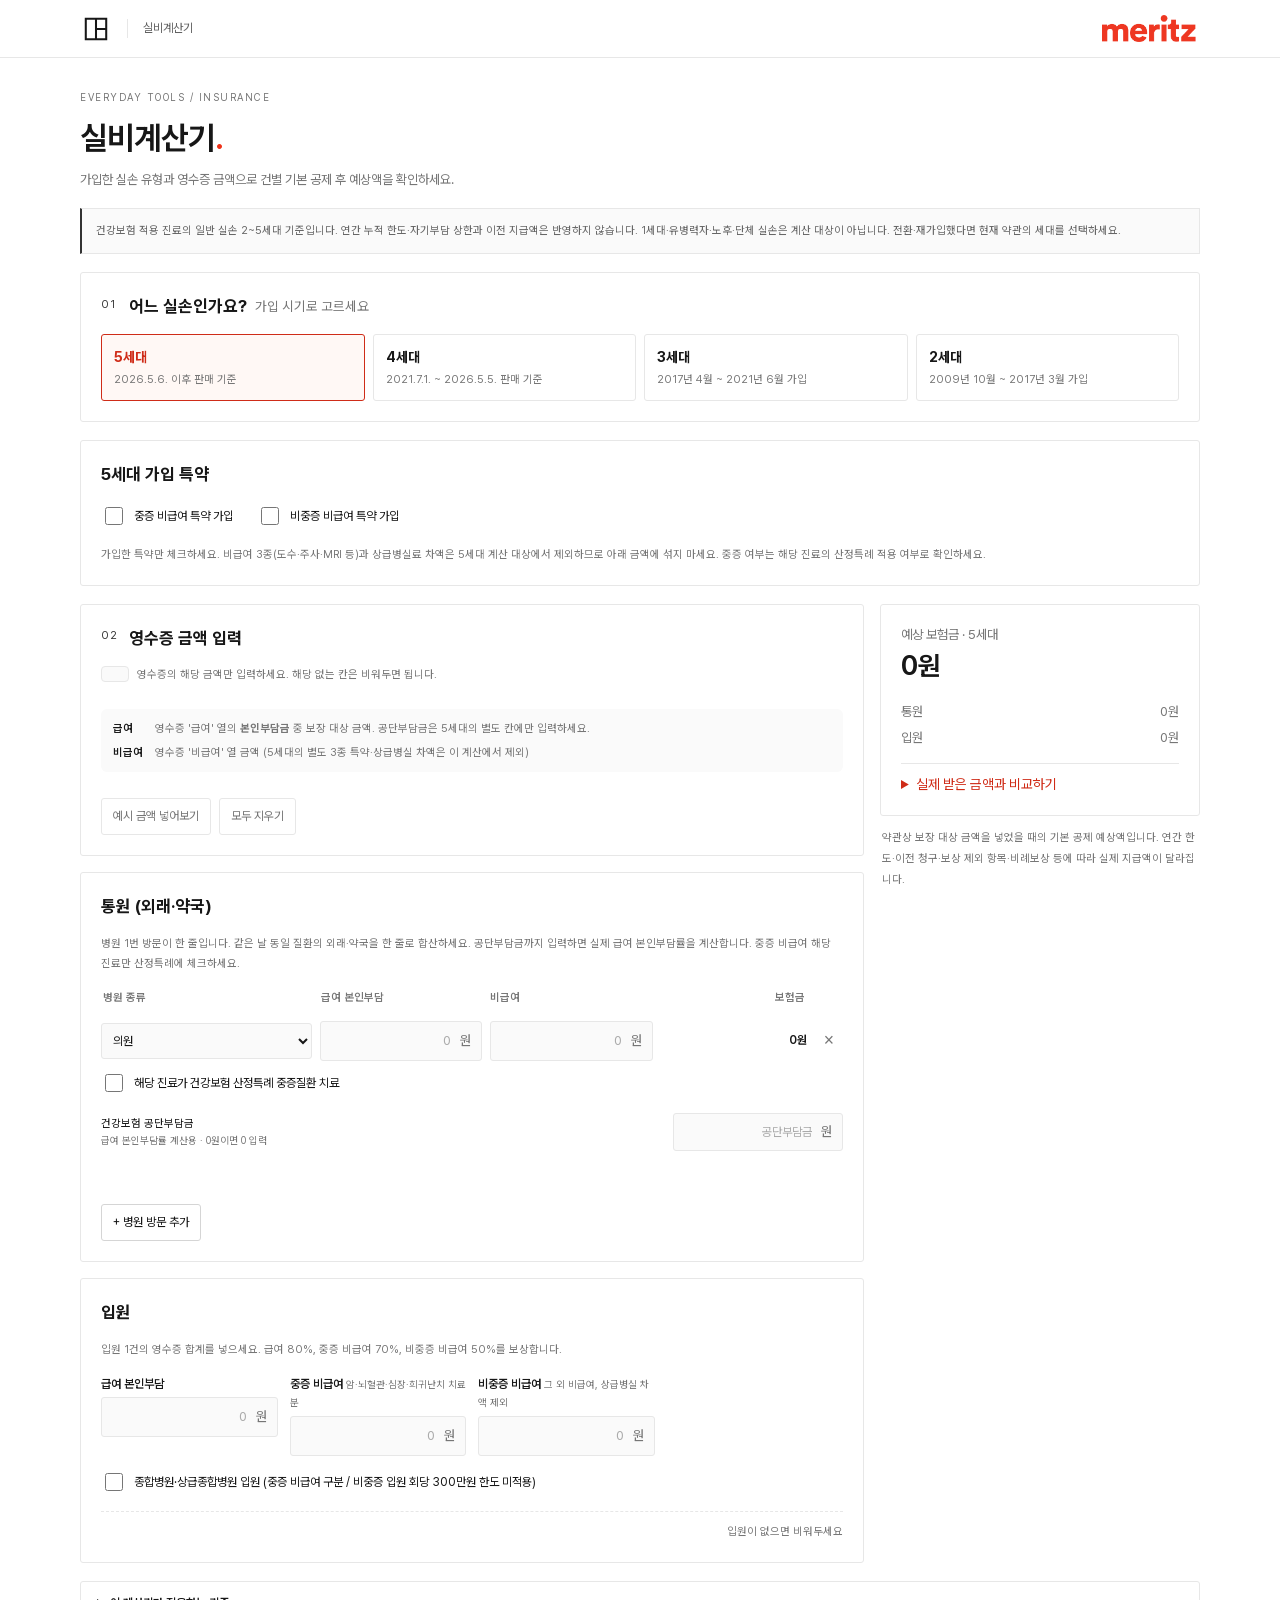
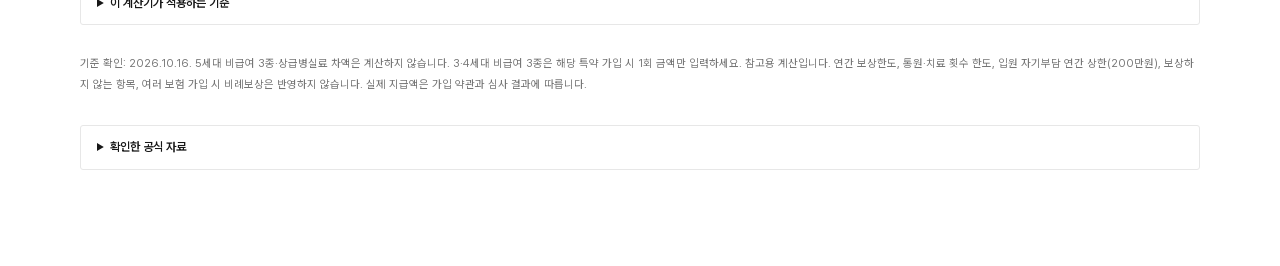
==== commit 47119318: "Match the medical expense calculator to the Workroom home design" ====
--- a/silson-calculator.html
+++ b/silson-calculator.html
@@ -127,12 +127,12 @@
 .adv{font-size:.84rem}
 .adv summary{cursor:pointer;color:var(--muted)}
 .adv .pairs{margin-top:8px}
-</style><title>실비계산기 · WORKROOM</title><link rel="stylesheet" href="assets/silson-calculator.css?v=20261016"></head><body>
-
-
-
-
-<header class="calculator-header"><a class="home-link" href="./" title="홈으로 돌아가기" aria-label="홈으로 돌아가기"><svg viewBox="0 0 28 28" aria-hidden="true"><path d="M3 3h22v22H3zM14 3v22m0-11h11"/></svg></a><span>실비계산기</span><a class="header-workroom" href="./">WORKROOM<span>.</span></a></header><main class="wrap">
+</style><title>실비계산기 · WORKROOM</title><link rel="stylesheet" href="assets/silson-calculator.css?v=20261016-workroom"></head><body>
+
+
+
+
+<header class="calculator-header"><a class="home-link" href="./" title="홈으로 돌아가기" aria-label="홈으로 돌아가기"><svg viewBox="0 0 28 28" aria-hidden="true"><path d="M3 3h22v22H3zM14 3v22m0-11h11"/></svg></a><span class="calculator-label">실비계산기</span><a class="calculator-ci" href="./" aria-label="WORKROOM 홈으로"><img src="assets/meritz-ci.png" alt="meritz" width="1190" height="178"></a></header><main class="wrap">
   <header>
     <p class="eyebrow">EVERYDAY TOOLS / INSURANCE</p><h1>실비계산기<span class="title-dot">.</span></h1>
     <p class="sub">가입한 실손 유형과 영수증 금액으로 건별 기본 공제 후 예상액을 확인하세요.</p><p class="scope-note">건강보험 적용 진료의 일반 실손 2~5세대 기준입니다. 연간 누적 한도·자기부담 상한과 이전 지급액은 반영하지 않습니다. 1세대·유병력자·노후·단체 실손은 계산 대상이 아닙니다. 전환·재가입했다면 현재 약관의 세대를 선택하세요.</p>
@@ -157,7 +157,7 @@
     <div class="col">
       <section class="panel" aria-labelledby="s3">
         <h2 id="s3"><span class="step" id="s3n">3</span>영수증 금액 입력</h2>
-        <div class="legend"><span class="swatch"></span>노란 칸에만 입력하세요. 해당 없는 칸은 비워두면 됩니다.</div>
+        <div class="legend"><span class="swatch"></span>영수증의 해당 금액만 입력하세요. 해당 없는 칸은 비워두면 됩니다.</div>
         <dl class="receipt">
           <dt>급여</dt><dd>영수증 '급여' 열의 <b>본인부담금</b>  중 보장 대상 금액. 공단부담금은 5세대의 별도 칸에만 입력하세요.</dd>
           <dt>비급여</dt><dd>영수증 '비급여' 열 금액<span id="nb3"> (도수치료·주사·MRI는 아래 3종 칸에 따로)</span></dd>
--- a/assets/silson-calculator.css
+++ b/assets/silson-calculator.css
@@ -1,22 +1,22 @@
 @font-face{font-family:"Workroom Sans";src:url("fonts/WorkroomSans.woff2?v=20261016-silson") format("woff2");font-weight:100 900;font-display:swap}
-:root,:root:not([data-theme]),:root[data-theme]{color-scheme:light;--bg:#f8f8f7;--surface:#fff;--line:#e7e7e7;--fg:#171717;--muted:#737373;--accent:#cf2c18;--accent-soft:#fff5f1;--in-bg:#fffbed;--in-line:#ded9c9;--in-focus:#b6a97e;--deduct:#b83724;--ok:#39664f;--warn:#916d16;--font-body:"Workroom Sans","Malgun Gothic",system-ui,sans-serif;--font-num:"Workroom Sans","Malgun Gothic",sans-serif;--r:4px}
+:root,:root:not([data-theme]),:root[data-theme]{color-scheme:light;--bg:#fff;--surface:#fff;--line:#e7e7e7;--fg:#171717;--muted:#767676;--accent:#cf2c18;--accent-soft:#fff7f5;--in-bg:#fafafa;--in-line:#e7e7e7;--in-focus:#555;--deduct:#b83724;--ok:#39664f;--warn:#916d16;--font-body:"Workroom Sans","Malgun Gothic",system-ui,sans-serif;--font-num:"Workroom Sans","Malgun Gothic",sans-serif;--r:3px}
 body{padding:0 0 96px;background:var(--bg);font-size:14px}
 .calculator-header{height:58px;display:flex;align-items:center;gap:15px;padding:0 max(22px,calc((100vw - 1120px)/2));border-bottom:1px solid var(--line);background:#fff;font-size:12px}
 .home-link{display:grid;place-items:center;width:32px;height:34px;flex:none;color:var(--fg)}
 .home-link svg{width:26px;height:26px;fill:none;stroke:currentColor;stroke-width:2.2}
-.home-link:hover,.header-workroom:hover{color:var(--accent)}
-.header-workroom{margin-left:auto;color:var(--fg);text-decoration:none;font-size:15px;font-weight:700;letter-spacing:-.4px}.header-workroom>span,.title-dot{color:#ef3219}
+.home-link:hover{color:var(--accent)}
+.calculator-label{padding-left:15px;border-left:1px solid var(--line);font-size:12px;color:#626262}.calculator-ci{margin-left:auto;display:block;width:98px;height:27px;overflow:hidden;flex:none}.calculator-ci img{display:block;height:27px;width:auto;max-width:none}.title-dot{color:#ef3219}
 .wrap{padding:32px 22px 0;max-width:1164px;gap:18px}
 .eyebrow{font-size:10px;letter-spacing:1.5px;color:var(--muted);margin:0 0 8px}
 h1{font-size:32px;font-weight:650;letter-spacing:-1px}.sub{font-size:13px;margin-top:7px}
-.scope-note{font-size:11px;line-height:1.8;background:#fff;border:1px solid var(--line);border-left:2px solid #333;padding:12px 14px;margin:18px 0 0;color:#666;max-width:none}
+.scope-note{font-size:11px;line-height:1.8;background:#fafafa;border:1px solid var(--line);border-left:2px solid #333;padding:12px 14px;margin:18px 0 0;color:#666;max-width:none}
 .panel{padding:20px;gap:15px}.choice{border-radius:3px;border-width:1px;padding:12px}.choice b{font-size:14px}.choice span{font-size:11px}.choices{grid-template-columns:repeat(4,minmax(0,1fr))}
-.step{border-radius:3px;background:#222;font-size:11px;width:21px;height:21px}.choice[aria-pressed=true]{border-color:var(--accent);background:#fff8f5}.choice[aria-pressed=true] b{color:var(--accent)}
+.step{border-radius:0;background:transparent;color:#353535;font-size:11px;font-weight:400;min-width:20px;width:auto;height:21px;display:inline;letter-spacing:1px}.step::before{content:'0'}.choice[aria-pressed=true]{border-color:var(--accent);background:#fff8f5}.choice[aria-pressed=true] b{color:var(--accent)}
 .in input,select,.btn{border-radius:3px;border-width:1px}.in input{font-size:13px;padding-top:9px;padding-bottom:9px}select{font-size:12px;padding:9px 7px}.in input[aria-invalid=true]{border-color:#cf2c18;background:#fff2ee}
-.in input:focus{outline:1px solid var(--in-focus);outline-offset:0}.btn{font-size:12px;padding:8px 11px}.rowhead{font-size:11px}.how{font-size:10px;line-height:1.7}.vrow-wrap{gap:8px;margin-bottom:12px}.res{font-size:12px}.lbl{font-size:12px}.hint{font-size:11px;line-height:1.8}.receipt{font-size:11px;line-height:1.8}.legend{font-size:11px}.sev{font-size:12px;line-height:1.7}
+.in input:focus{outline:1px solid var(--in-focus);outline-offset:0;background:#fff}.btn{font-size:12px;padding:8px 11px;color:#171717;border-color:#d5d5d5;background:#fff}.btn:hover{background:#f5f5f4;border-color:#555}.rowhead{font-size:11px}.how{font-size:10px;line-height:1.7}.vrow-wrap{gap:8px;margin-bottom:12px}.res{font-size:12px}.lbl{font-size:12px}.hint{font-size:11px;line-height:1.8}.receipt{font-size:11px;line-height:1.8;background:#fafafa}.legend{font-size:11px}.sev{font-size:12px;line-height:1.7}
 .fund-field{display:grid;grid-template-columns:minmax(0,1fr) 170px;align-items:center;gap:12px;padding:8px 0;font-size:11px}.fund-field small{display:block;color:var(--muted);font-size:10px;line-height:1.7}.fund-field input{font-size:12px}
 .coverage-options{display:flex;gap:12px 24px;flex-wrap:wrap}.coverage-options .sev input{accent-color:#333}
 .result-sticky{position:sticky;top:16px}.summary{position:static}.big{font-size:27px;font-weight:650}.sumrows{font-size:13px}.result-note{font-size:11px;line-height:1.9;color:var(--muted);margin:12px 2px}.calcbox{font-size:11px;line-height:1.8}.calcbox .ln{flex-wrap:wrap}.calcbox .ln>span:last-child{margin-left:auto}.foot{max-width:none;font-size:11px;line-height:1.9}.rules{font-size:12px;line-height:1.9}.rulesbox>summary{font-size:12px}.sources a{color:var(--muted);text-underline-offset:3px}.sources ul{padding-left:18px;font-size:11px;line-height:2}.mbar{box-shadow:0 -3px 15px #00000005}.mbar .big{font-size:21px}
 .calculation-issues{padding-left:15px;margin:7px 0 0;font-size:11px;line-height:1.8;color:var(--deduct)}
 @media(max-width:900px){.choices{grid-template-columns:repeat(2,minmax(0,1fr))}.grid{grid-template-columns:minmax(0,1fr)}.result-sticky{position:static}.panel{padding:16px}.wrap{padding-top:24px}.summary{order:0}}
-@media(max-width:620px){.calculator-header{padding:0 16px}.wrap{padding-left:14px;padding-right:14px}.header-workroom{font-size:13px}h1{font-size:28px}.choices{gap:7px}.choice{padding:10px}.choice span{font-size:10px}.fund-field{grid-template-columns:minmax(0,1fr);gap:6px}.scope-note{padding:11px;font-size:10px}.panel{gap:12px}h2{font-size:14px;flex-wrap:wrap}.receipt{grid-template-columns:1fr;gap:2px}.receipt dd+dt{margin-top:6px}.ln{flex-wrap:wrap}.big{font-size:24px}.coverage-options{gap:8px}.mbar{gap:8px}}
+@media(max-width:620px){.calculator-header{padding:0 16px}.wrap{padding-left:14px;padding-right:14px}.calculator-ci{width:80px;height:22px}.calculator-ci img{height:22px}.calculator-label{font-size:11px;padding-left:12px}h1{font-size:28px}.choices{gap:7px}.choice{padding:10px}.choice span{font-size:10px}.fund-field{grid-template-columns:minmax(0,1fr);gap:6px}.scope-note{padding:11px;font-size:10px}.panel{gap:12px}h2{font-size:14px;flex-wrap:wrap}.receipt{grid-template-columns:1fr;gap:2px}.receipt dd+dt{margin-top:6px}.ln{flex-wrap:wrap}.big{font-size:24px}.coverage-options{gap:8px}.mbar{gap:8px}}
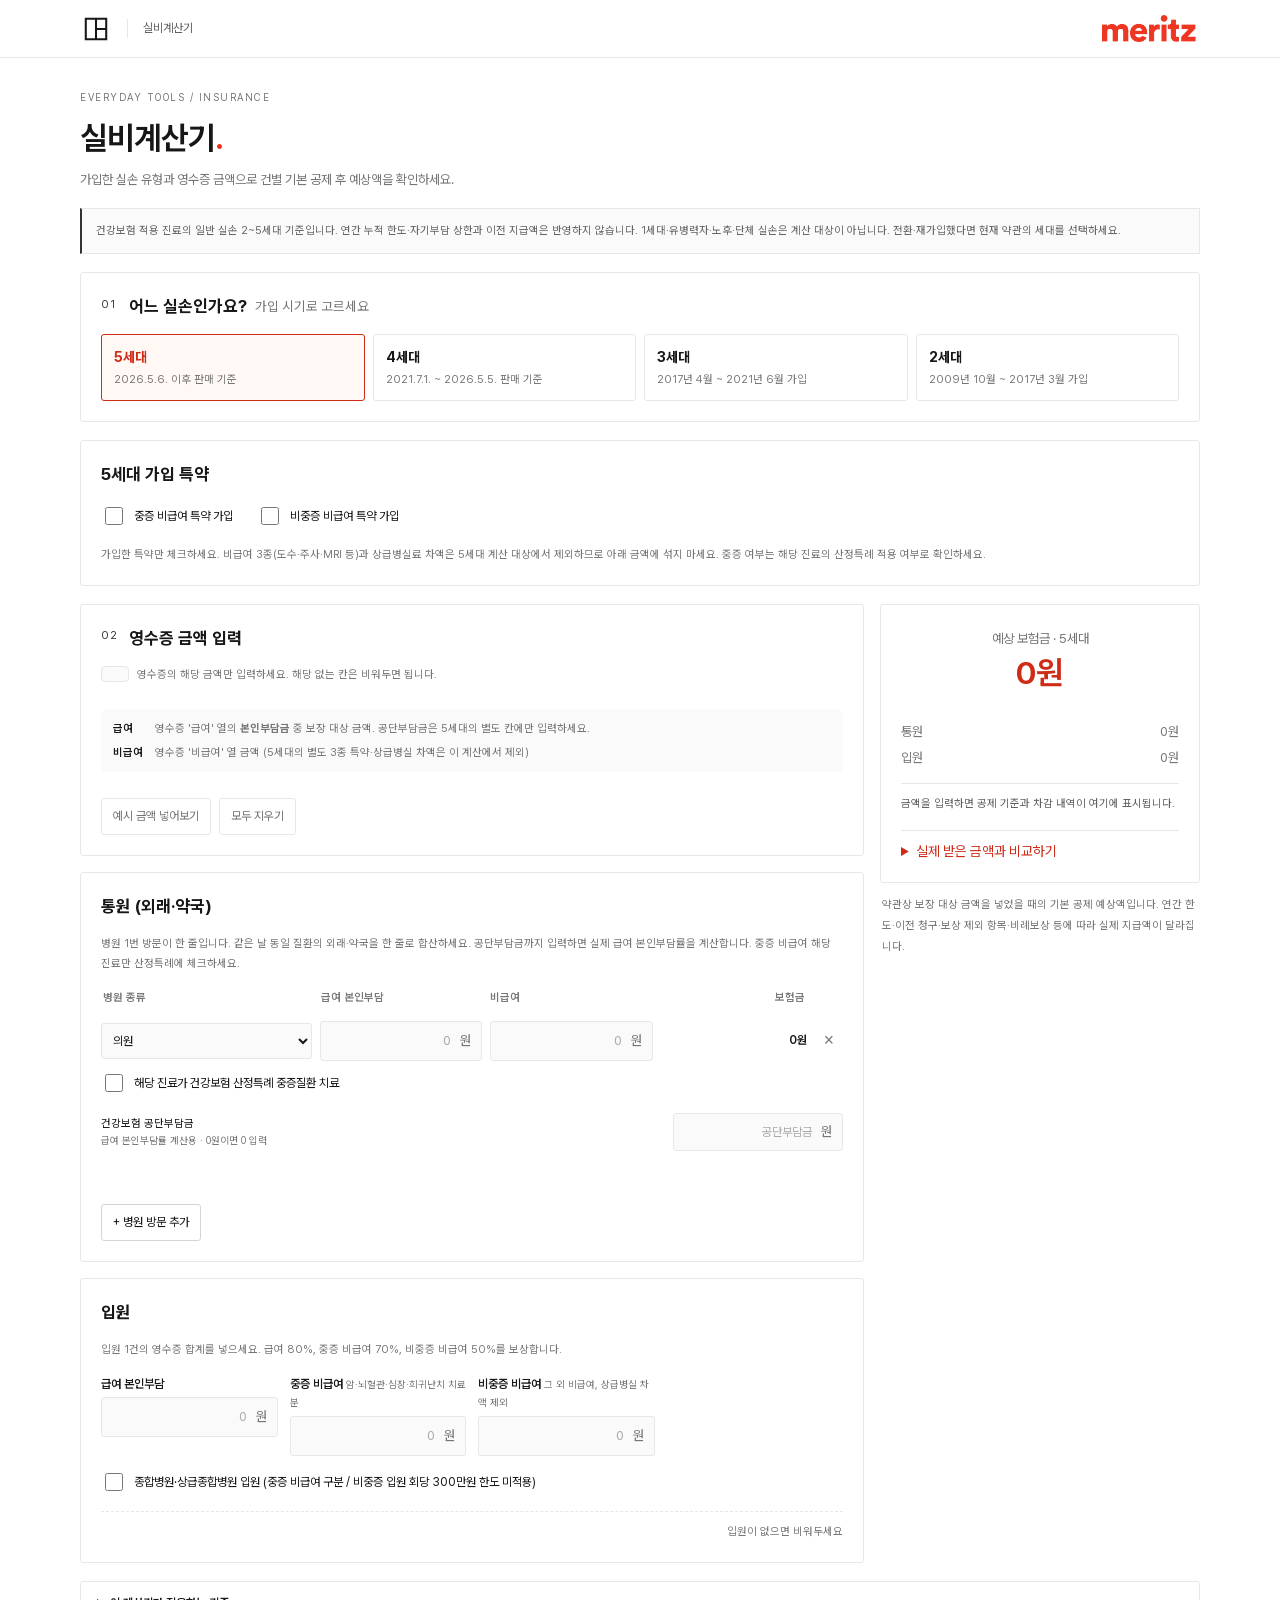
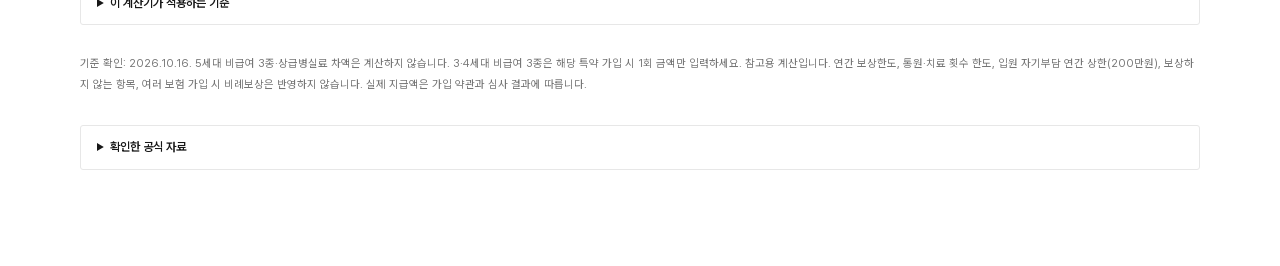
==== commit 4b11150a: "Show itemized medical expense deductions and benefit calculations" ====
--- a/silson-calculator.html
+++ b/silson-calculator.html
@@ -127,7 +127,7 @@
 .adv{font-size:.84rem}
 .adv summary{cursor:pointer;color:var(--muted)}
 .adv .pairs{margin-top:8px}
-</style><title>실비계산기 · WORKROOM</title><link rel="stylesheet" href="assets/silson-calculator.css?v=20261016-workroom"></head><body>
+</style><title>실비계산기 · WORKROOM</title><link rel="stylesheet" href="assets/silson-calculator.css?v=20261016-breakdown"></head><body>
 
 
 
@@ -199,7 +199,7 @@
 
   <p class="foot">기준 확인: 2026.10.16. 5세대 비급여 3종·상급병실료 차액은 계산하지 않습니다. 3·4세대 비급여 3종은 해당 특약 가입 시 1회 금액만 입력하세요. 참고용 계산입니다. 연간 보상한도, 통원·치료 횟수 한도, 입원 자기부담 연간 상한(200만원), 보상하지 않는 항목, 여러 보험 가입 시 비례보상은 반영하지 않습니다. 실제 지급액은 가입 약관과 심사 결과에 따릅니다.</p><details class="rulesbox sources"><summary>확인한 공식 자료</summary><ul><li><a href="https://www.fsc.go.kr/no010101/86831" target="_blank" rel="noopener noreferrer">금융위원회 · 5세대 실손 출시 및 보장 기준 (2026.5.6.)</a></li><li><a href="https://www.fsc.go.kr/no010101/76157" target="_blank" rel="noopener noreferrer">금융위원회 · 4세대 실손 출시 및 3·4세대 공제 비교 (2021.6.29.)</a></li><li><a href="https://www.fsc.go.kr/po010106/70570" target="_blank" rel="noopener noreferrer">금융위원회 · 표준형 실손 출시 (2013.1.1.)</a></li></ul></details>
 </main>
-<div class="mbar" aria-hidden="true"><span style="font-size:.86rem;color:var(--muted)">예상 보험금</span><span class="big" id="mTotal">0원</span></div>
+<div class="mbar" aria-label="예상 보험금 바로가기"><span style="font-size:.86rem;color:var(--muted)">예상 보험금</span><span class="big" id="mTotal">0원</span><button class="btn" id="showBreakdown" type="button">계산 내역</button></div>
 
 <script id="calc">
 const GENS = {
@@ -223,14 +223,34 @@
 const clamp = (x, cap) => Math.min(Math.max(0,cap), Math.max(0,Number.isFinite(x)?x:0));
 function fmt(n){ return Math.round(n).toLocaleString('ko-KR'); }
 
+/* 계산에 사용한 공제·한도와 실제 반환한 보험금을 함께 기록한다. */
+function traceDeduction(label,amount,ded,pay,limit=Infinity,extra={}){
+  const self=Math.min(amount,Math.max(0,ded)),after=Math.max(0,amount-self);
+  const limited=Math.min(after,Math.max(0,limit));
+  return {label,amount,ded,self,pay,limit,limitCut:Math.max(0,after-limited),
+    rounding:Math.max(0,limited-pay),excluded:0,waiting:0,...extra};
+}
+function traceUnavailable(label,amount,reason,pending=false){
+  return {label,amount,pay:0,self:0,limitCut:0,rounding:0,
+    excluded:pending?0:amount,waiting:pending?amount:0,reason,pending,unavailable:true,candidates:[]};
+}
+function traceChoice(fixed,rate,flat=false){
+  if(flat)return '선택한 유형의 통원은 정액만 한 번 공제합니다.';
+  return fixed===rate?'최소공제와 비율 공제가 같아 이 금액을 한 번 공제합니다.'
+    :fixed>rate?'비율 공제보다 최소공제금이 커서 최소공제금을 적용합니다.'
+    :'최소공제금보다 비율 공제가 커서 비율 공제액을 적용합니다.';
+}
+
 /* 4세대 통원: 급여·비급여 따로 공제, 각각 회당 20만원 */
 function out4(v){
   const fix=(GENS.g4.grades.find(x=>x.v===v.grade)||GENS.g4.grades[0]).fix;
   const lines=[]; let pay=0;
   if(v.g>0){ const d=Math.max(fix,v.g*.2), p=floor(clamp(v.g-d,200000));
-    lines.push({k:'급여',ded:d,why:d===fix?`최소공제 ${fmt(fix)}`:`20%`,pay:p,cap:v.g-d>200000}); pay+=p; }
+    lines.push({k:'급여',ded:d,why:d===fix?`최소공제 ${fmt(fix)}`:`20%`,pay:p,cap:v.g-d>200000,
+      trace:traceDeduction('급여',v.g,d,p,200000,{candidates:[{label:'비율 공제',parts:[[v.g,.2]]},{label:'최소공제',value:fix}],reason:traceChoice(fix,v.g*.2)})}); pay+=p; }
   if(v.b>0){ const d=Math.max(30000,v.b*.3), p=floor(clamp(v.b-d,200000));
-    lines.push({k:'비급여',ded:d,why:d===30000?'최소공제 30,000':'30%',pay:p,cap:v.b-d>200000}); pay+=p; }
+    lines.push({k:'비급여',ded:d,why:d===30000?'최소공제 30,000':'30%',pay:p,cap:v.b-d>200000,
+      trace:traceDeduction('비급여',v.b,d,p,200000,{candidates:[{label:'비율 공제',parts:[[v.b,.3]]},{label:'최소공제',value:30000}],reason:traceChoice(30000,v.b*.3)})}); pay+=p; }
   return {pay,lines};
 }
 /* 2·3세대 통원: 급여+비급여 합산 후 1회 공제 */
@@ -243,12 +263,17 @@
   const rate=v.g*r.rg+v.b*r.rb;
   const d=r.flat?fix:Math.max(fix,rate);
   const p=floor(clamp(tot-d,cap));
-  return {pay:p,lines:[{k:'',ded:d,why:(r.flat||d===fix)?`최소공제 ${fmt(fix)}`:'정률',pay:p,cap:tot-d>cap}]};
+  return {pay:p,lines:[{k:'',ded:d,why:(r.flat||d===fix)?`최소공제 ${fmt(fix)}`:'정률',pay:p,cap:tot-d>cap,
+    trace:traceDeduction(rx?'처방조제':'급여·비급여 합산',tot,d,p,cap,{
+      inputParts:[['급여',v.g],['비급여',v.b]],
+      candidates:[...(!r.flat?[{label:'급여·비급여 비율 공제 합계',parts:[[v.g,r.rg],[v.b,r.rb]]}]:[]),{label:'정액 공제',value:fix}],reason:traceChoice(fix,rate,r.flat)})}]};
 }
 function three(gen,amt){
   const fix=GENS[gen].threeFix; if(amt<=0) return {pay:0,ded:0,why:''};
   const d=Math.max(fix,amt*.3);
-  return {pay:floor(Math.max(0,amt-d)),ded:d,why:d===fix?`최소공제 ${fmt(fix)}`:'30%'};
+  const pay=floor(Math.max(0,amt-d));
+  return {pay,ded:d,why:d===fix?`최소공제 ${fmt(fix)}`:'30%',
+    trace:traceDeduction('비급여 3종',amt,d,pay,Infinity,{candidates:[{label:'비율 공제',parts:[[amt,.3]]},{label:'최소공제',value:fix}],reason:traceChoice(fix,amt*.3)})};
 }
 /* 입원: 정률 + 상급병실료 차액 50% (1일 평균 10만원 한도) */
 function inpatient(gen,type,h){
@@ -256,23 +281,42 @@
   const gp=h.g*(1-r.rg), bp=h.b*(1-r.rb);
   let room=0, perDay=0;
   if(h.room>0 && h.days>0){ perDay=Math.min(h.room*.5/h.days,100000); room=perDay*h.days; }
-  return {gp,bp,room,perDay,r,pay:floor(gp+bp+room)};
+  const traces=[];
+  if(h.g>0)traces.push(traceDeduction('급여',h.g,h.g-gp,gp,Infinity,{candidates:[{label:'자기부담금',parts:[[h.g,r.rg]]}],reason:'입원 급여는 선택한 유형의 자기부담률을 적용합니다. 정액 공제는 없습니다.'}));
+  if(h.b>0)traces.push(traceDeduction('비급여',h.b,h.b-bp,bp,Infinity,{candidates:[{label:'자기부담금',parts:[[h.b,r.rb]]}],reason:'입원 비급여는 선택한 유형의 자기부담률을 적용합니다. 정액 공제는 없습니다.'}));
+  if(h.room>0)traces.push(h.days>0?traceDeduction('상급병실료 차액',h.room,h.room*.5,room,h.days*100000,{
+    candidates:[{label:'자기부담금',parts:[[h.room,.5]]}],notes:[['입원 기간',`${fmt(h.days)}일`]],reason:'차액의 50%를 보상하며, 입원 기간 하루 평균 10만원 한도를 적용합니다.'})
+    :traceUnavailable('상급병실료 차액',h.room,'입원일수를 입력하면 50% 보상과 하루 평균 10만원 한도를 계산합니다.',true));
+  return {gp,bp,room,perDay,r,traces,pay:floor(gp+bp+room)};
 }
 /* 5세대 통원: 급여는 max(최소공제, 급여 × max(20%, 건보 본인부담률)), 비급여는 중증/비중증 따로. 각각 회당 20만원 */
 function out5(v,cover={severe:false,mild:false}){
   const gr=GENS.g5.grades.find(x=>x.v===v.grade)||GENS.g5.grades[0],lines=[];let pay=0,pending=false;
   if(v.g>0){
-    if(v.fund===null||v.fund===undefined){pending=true;lines.push({k:'급여',ded:0,why:'건강보험 공단부담금 입력 필요',pay:0,pending:true});}
-    else{const rate=Math.max(.2,v.g/(v.g+v.fund)),d=Math.max(gr.fix,v.g*rate),p=floor(clamp(v.g-d,200000));pay+=p;lines.push({k:'급여',ded:Math.min(v.g,d),why:d===gr.fix?'최소공제 '+fmt(gr.fix):'실제 건보 부담률 기준 '+(rate*100).toFixed(1)+'%',pay:p,cap:v.g-d>200000});}
+    if(v.fund===null||v.fund===undefined){pending=true;lines.push({k:'급여',ded:0,why:'건강보험 공단부담금 입력 필요',pay:0,pending:true,
+      trace:traceUnavailable('급여',v.g,'건강보험 공단부담금을 입력해야 급여 통원 공제를 계산할 수 있습니다. 0원이면 0을 입력하세요.',true)});}
+    else{const nhi=v.g/(v.g+v.fund),rate=Math.max(.2,nhi),d=Math.max(gr.fix,v.g*rate),p=floor(clamp(v.g-d,200000));pay+=p;lines.push({k:'급여',ded:Math.min(v.g,d),why:d===gr.fix?'최소공제 '+fmt(gr.fix):'실제 건보 부담률 기준 '+(rate*100).toFixed(1)+'%',pay:p,cap:v.g-d>200000,
+      trace:traceDeduction('급여',v.g,d,p,200000,{
+        nhi:{self:v.g,fund:v.fund,rate:nhi},
+        candidates:[{label:'건보 본인부담률 연동 공제',parts:[[v.g,nhi]]},{label:'20% 공제',parts:[[v.g,.2]]},{label:'최소공제',value:gr.fix}],
+        reason:'건보 본인부담률로 계산한 금액·20% 공제액·최소공제금 중 가장 큰 금액을 한 번 공제합니다.'})});}
   }
-  if(v.b>0){const covered=v.severe?cover.severe:cover.mild,r=v.severe?.3:.5,fix=v.severe?30000:50000,d=Math.max(fix,v.b*r),p=covered?floor(clamp(v.b-d,200000)):0;pay+=p;lines.push({k:v.severe?'중증 비급여':'비중증 비급여',ded:Math.min(v.b,d),why:covered?(d===fix?'최소공제 '+fmt(fix):(r*100)+'%'):'특약 미선택 · 계산 제외',pay:p,cap:covered&&v.b-d>200000});}
+  if(v.b>0){const covered=v.severe?cover.severe:cover.mild,r=v.severe?.3:.5,fix=v.severe?30000:50000,d=Math.max(fix,v.b*r),p=covered?floor(clamp(v.b-d,200000)):0,label=v.severe?'중증 비급여':'비중증 비급여';pay+=p;lines.push({k:label,ded:covered?Math.min(v.b,d):0,why:covered?(d===fix?'최소공제 '+fmt(fix):(r*100)+'%'):'특약 미선택 · 계산 제외',pay:p,cap:covered&&v.b-d>200000,
+    trace:covered?traceDeduction(label,v.b,d,p,200000,{candidates:[{label:'비율 공제',parts:[[v.b,r]]},{label:'최소공제',value:fix}],reason:traceChoice(fix,v.b*r)})
+      :traceUnavailable(label,v.b,'해당 비급여 특약이 선택되지 않아 계산에서 제외했습니다. 가입 여부를 확인하세요.')});}
   return {pay,lines,pending};
 }
 /* 5세대 일반 입원: 연간 누적 상한은 제외. 병·의원 비중증 회당 300만원 한도 적용. */
 function inpatient5(h,cover={severe:false,mild:false}){
   const gp=h.g*.8,sp=cover.severe?h.bs*.7:0;
   const mildLimit=h.big?Infinity:3000000,mp=cover.mild?Math.min(h.b*.5,mildLimit):0;
-  return {gp,sp,mp,sevSelf:h.bs*.3,capped:false,room:0,perDay:0,mildCapped:cover.mild&&h.b*.5>mildLimit,pay:floor(gp+sp+mp)};
+  const traces=[];
+  if(h.g>0)traces.push(traceDeduction('급여',h.g,h.g-gp,gp,Infinity,{candidates:[{label:'자기부담금',parts:[[h.g,.2]]}],reason:'입원 급여는 20% 자기부담금을 공제합니다. 정액 공제는 없습니다.'}));
+  if(h.bs>0)traces.push(cover.severe?traceDeduction('중증 비급여',h.bs,h.bs-sp,sp,Infinity,{candidates:[{label:'자기부담금',parts:[[h.bs,.3]]}],reason:'선택한 중증 비급여 특약의 입원 자기부담률 30%를 적용합니다.'})
+    :traceUnavailable('중증 비급여',h.bs,'중증 비급여 특약이 선택되지 않아 계산에서 제외했습니다. 가입 여부를 확인하세요.'));
+  if(h.b>0)traces.push(cover.mild?traceDeduction('비중증 비급여',h.b,h.b*.5,mp,mildLimit,{candidates:[{label:'자기부담금',parts:[[h.b,.5]]}],reason:h.big?'입원 자기부담률 50%를 적용합니다. 종합·상급종합병원은 회당 300만원 한도를 적용하지 않습니다.':'입원 자기부담률 50%와 병·의원 입원 회당 300만원 한도를 적용합니다.'})
+    :traceUnavailable('비중증 비급여',h.b,'비중증 비급여 특약이 선택되지 않아 계산에서 제외했습니다. 가입 여부를 확인하세요.'));
+  return {gp,sp,mp,traces,sevSelf:h.bs*.3,capped:false,room:0,perDay:0,mildCapped:cover.mild&&h.b*.5>mildLimit,pay:floor(gp+sp+mp)};
 }
 </script>
 
@@ -365,21 +409,75 @@
     + (g==='g5'?`<label class="sev" style="grid-column:1/-1"><input type="checkbox" id="in-big" data-i="big" ${s.inp.big?'checked':''}> 종합병원·상급종합병원 입원 (중증 비급여 구분 / 비중증 입원 회당 300만원 한도 미적용)</label>`:'');
 }
 
+const detailNumber=n=>Number(n.toFixed(2)).toLocaleString('ko-KR',{maximumFractionDigits:2});
+const detailMoney=n=>(Math.abs(n-Number(n.toFixed(2)))>1e-7?'약 ':'')+detailNumber(n)+'원';
+const escapeDetail=s=>String(s).replace(/[&<>"']/g,c=>({'&':'&amp;','<':'&lt;','>':'&gt;','"':'&quot;',"'":'&#39;'}[c]));
+function traceTotals(groups){
+  const totals={amount:0,self:0,limitCut:0,excluded:0,waiting:0,rounding:0,pay:0};
+  for(const group of groups){
+    const rawPay=group.items.reduce((n,item)=>n+item.pay,0);
+    group.rounding=Math.max(0,rawPay-group.pay);
+    totals.pay+=group.pay;totals.rounding+=group.rounding;
+    for(const item of group.items)for(const key of ['amount','self','limitCut','excluded','waiting','rounding'])totals[key]+=item[key]||0;
+  }
+  return totals;
+}
+function detailRow(label,value,kind=''){
+  return `<div class="detail-row ${kind}"><span>${escapeDetail(label)}</span><span class="num">${escapeDetail(value)}</span></div>`;
+}
+function traceItemHtml(item){
+  const rows=[detailRow('입력한 보장 대상 금액',detailMoney(item.amount))];
+  if(item.unavailable){
+    rows.push(`<p class="detail-reason">${escapeDetail(item.reason)}</p>`,detailRow(item.pending?'계산 대기 금액':'특약 미선택 제외 금액',detailMoney(item.amount),'detail-deduct'));
+  }else{
+    if(item.inputParts)rows.push(...item.inputParts.filter(([,n])=>n>0).map(([label,n])=>detailRow(label,detailMoney(n))));
+    if(item.nhi){const n=item.nhi;
+      rows.push(detailRow('급여 본인부담 / 공단부담',`${detailMoney(n.self)} / ${detailMoney(n.fund)}`),
+        detailRow('실제 건보 본인부담률',`${detailNumber(n.self)} ÷ ${detailNumber(n.self+n.fund)} ≈ ${detailNumber(n.rate*100)}%`));
+    }
+    for(const candidate of item.candidates||[]){
+      const approx=candidate.parts?.some(([,rate])=>Math.abs(rate*100-Number((rate*100).toFixed(2)))>1e-7);
+      const value=candidate.parts?candidate.parts.map(([amount,rate])=>`${detailNumber(amount)} × ${detailNumber(rate*100)}%`).join(' + ')+` ${approx?'≈':'='} ${detailMoney(candidate.parts.reduce((n,[amount,rate])=>n+amount*rate,0))}`:detailMoney(candidate.value);
+      rows.push(detailRow(candidate.label,value));
+    }
+    rows.push(detailRow('적용 공제 기준액',detailMoney(item.ded)),`<p class="detail-reason">${escapeDetail(item.reason||'')}</p>`);
+    if(item.ded>item.amount)rows.push(`<p class="detail-reason">공제 기준액이 입력 금액보다 커서 입력 금액까지만 차감하며, 보험금은 0원입니다.</p>`);
+    rows.push(detailRow('실제 차감한 자기부담금','−'+detailMoney(item.self),'detail-deduct'));
+    for(const [label,value] of item.notes||[])rows.push(detailRow(label,value));
+    if(Number.isFinite(item.limit))rows.push(detailRow(item.label==='상급병실료 차액'?'입원 기간 합산 보상한도':'건별 보상한도',detailMoney(item.limit)),
+      detailRow('한도 초과로 추가 차감',item.limitCut>0?'−'+detailMoney(item.limitCut):'0원 · 추가 차감 없음',item.limitCut>0?'detail-deduct':''));
+    if(item.rounding>1e-7)rows.push(detailRow('보험금 원 미만 버림','−'+detailMoney(item.rounding)));
+  }
+  rows.push(detailRow(item.pending?'보험금 계산':'예상 보험금',item.pending?'입력 확인 필요':detailMoney(item.pay),'detail-pay'));
+  return `<section class="detail-item"><h4>${escapeDetail(item.label)}</h4>${rows.join('')}</section>`;
+}
+function breakdownHtml(groups,totals,open,pending,invalid){
+  if(invalid)return '<p class="breakdown-empty">잘못 입력한 금액을 수정하면 계산 내역이 표시됩니다.</p>';
+  if(!groups.length)return '<p class="breakdown-empty">금액을 입력하면 공제 기준과 차감 내역이 여기에 표시됩니다.</p>';
+  const ledger=pending?'<p class="detail-reason">입력 확인이 필요한 항목이 있습니다. 아래 내역은 현재 입력값으로 계산한 부분이며 전체 보험금은 확정하지 않습니다.</p>':
+    `<div class="breakdown-ledger">${detailRow('입력한 보장 대상 금액',detailMoney(totals.amount))}${detailRow('자기부담금 합계','−'+detailMoney(totals.self),'detail-deduct')}${totals.limitCut>0?detailRow('보상한도 초과 차감','−'+detailMoney(totals.limitCut),'detail-deduct'):''}${totals.excluded>0?detailRow('특약 미선택 제외','−'+detailMoney(totals.excluded),'detail-deduct'):''}${totals.rounding>1e-7?detailRow('보험금 원 미만 버림','−'+detailMoney(totals.rounding)):''}${detailRow('예상 보험금 합계',detailMoney(totals.pay),'detail-pay')}</div>`;
+  return `<details class="calculation-breakdown" id="breakdownBox" ${open?'open':''}><summary>계산 내역 보기 <span>입력액·공제·한도</span></summary><div class="breakdown-body">${ledger}${groups.map(group=>
+    `<section class="detail-group"><h3><span>${escapeDetail(group.title)}</span><span class="num">${group.items.some(item=>item.pending)?'입력 확인 필요':detailMoney(group.pay)}</span></h3>${group.items.map(traceItemHtml).join('')}${group.rounding>1e-7?detailRow('입원 합계의 원 미만 버림','−'+detailMoney(group.rounding)):''}</section>`).join('')}<p class="breakdown-scope">연간 누적 한도·자기부담 상한·이전 청구액·비례보상은 이 내역에 반영하지 않습니다.</p></div></details>`;
+}
+
 function compute(){
   const g=state.gen, s=S(), G=GENS[g];
-  let out=0,pending=false;
+  let out=0,pending=false;const groups=[];
   s.visits.forEach((v,i)=>{
     const r = g==='g5'?out5(v,s.cover):g==='g4'?out4(v):out23(g,s.type,v,s.caps);
     out+=r.pay;pending ||= !!r.pending;
+    if(v.g+v.b>0)groups.push({id:'visit-'+i,part:'out',title:`통원 ${i+1} · ${v.kind==='rx'?'약국':(G.grades.find(x=>x.v===v.grade)||G.grades[0]).label}`,pay:r.pay,items:r.lines.map(line=>line.trace)});
     const res=document.getElementById('vr'+i), how=document.getElementById('vh'+i);
     if(res) res.textContent=r.pending?'공단금액 필요':fmt(r.pay)+'원';
-    if(how) how.innerHTML = r.lines.map(l=>`<span>${l.k?l.k+' ':''}공제 <span class="d">−${fmt(l.ded)}</span> (${l.why})${l.cap?' · 회당 한도 적용':''}${l.k?` → ${fmt(l.pay)}원`:''}</span>`).join('');
+    if(how) how.innerHTML = r.lines.map(l=>`<span>${l.k?l.k+' ':''}${l.trace.unavailable?l.why:`공제 <span class="d">−${detailNumber(l.trace.self)}</span> (${l.why})`}${l.cap?` · 한도 초과 −${detailNumber(l.trace.limitCut)}원`:''}${l.k?` → ${l.pending?'입력 확인 필요':fmt(l.pay)+'원'}`:''}</span>`).join('');
   });
   let th=0;
   if(g!=='g2'&&g!=='g5') s.three.forEach((a,i)=>{ const r=three(g,a); th+=r.pay;
-    const el=document.getElementById('tr'+i); if(el) el.innerHTML = a>0?`${fmt(r.pay)}원<div class="how" style="text-align:right;font-weight:400"><span>공제 <span class="d">−${fmt(r.ded)}</span> (${r.why})</span></div>`:'0원'; });
+    if(a>0)groups.push({id:'three-'+i,part:'three',title:THREE[i][0],pay:r.pay,items:[r.trace]});
+    const el=document.getElementById('tr'+i); if(el) el.innerHTML = a>0?`${fmt(r.pay)}원<div class="how" style="text-align:right;font-weight:400"><span>공제 <span class="d">−${detailNumber(r.trace.self)}</span> (${r.why})</span></div>`:'0원'; });
   const h=s.inp, ip = g==='g5'?inpatient5(h,s.cover):inpatient(g,s.type,h);
   const any=h.g||h.b||h.room||(g==='g5'&&h.bs);
+  if(any)groups.push({id:'inpatient',part:'in',title:'입원',pay:ip.pay,items:ip.traces});
   $('#inCalc').innerHTML = !any ? '<div class="ln"><span>입원이 없으면 비워두세요</span></div>' : g==='g5' ? inCalc5(h,ip) :
     `<div class="ln"><span>급여 ${fmt(h.g)} × ${100-ip.r.rg*100}%</span><span class="num">${fmt(ip.gp)}</span></div>
      <div class="ln"><span>비급여 ${fmt(h.b)} × ${100-ip.r.rb*100}%</span><span class="num">${fmt(ip.bp)}</span></div>
@@ -390,7 +488,9 @@
   if(advSum && s.caps) advSum.textContent=`통원 회당 한도: 외래 ${fmt(s.caps.out)}원 · 처방 ${fmt(s.caps.rx)}원${s.caps.out!==250000||s.caps.rx!==50000?' (기본값에서 바꿈)':''} — 바꾸기`;
   const total=out+th+ip.pay,issues=[];
   if(pending)issues.push('5세대 급여 계산에는 공단부담금이 필요합니다. 0원이면 0을 입력하세요.');
-  if(document.querySelector('.in input[aria-invalid="true"]'))issues.push('금액은 0 이상의 숫자로 입력하세요. 최대 입력액은 1조원입니다.');
+  const invalid=!!document.querySelector('.in input[aria-invalid="true"]');
+  if(invalid)issues.push('금액은 0 이상의 숫자로 입력하세요. 최대 입력액은 1조원입니다.');
+  if(g!=='g5'&&h.room>0&&!h.days)issues.push('상급병실료 차액을 계산하려면 입원일수를 입력하세요.');
   const inpatientSelf=g==='g5'?h.g*.2:g==='g4'?h.g*.2:h.g*G.types[s.type].rg+h.b*G.types[s.type].rb;
   if(inpatientSelf>2000000)issues.push('입원 자기부담 연간 상한(200만원)에 영향을 받는 금액입니다. 연간 누적 내역을 약관과 함께 확인해야 합니다.');
   if(g==='g5'&&s.cover.severe&&h.big&&h.bs*.3>5000000)issues.push('중증 비급여 입원의 연간 자기부담 상한(500만원) 확인이 필요합니다.');
@@ -398,8 +498,11 @@
   pending=issues.length>0;
   const parts=[['out','통원',out],...(g!=='g2'&&g!=='g5'?[['three','비급여 3종',th]]:[]),['in','입원',ip.pay]];
   const cmpOpen = $('#cmpBox')?.open;
-  $('#summary').innerHTML = `<div><div style="font-size:.82rem;color:var(--muted)">예상 보험금 · ${G.name}${g==='g4'||g==='g5'?'':' '+G.types[s.type].name}</div><div class="big">${pending?'입력 확인 필요':fmt(total)+'원'}</div>${issues.length?`<ul class="calculation-issues">${issues.map(t=>`<li>${t}</li>`).join('')}</ul>`:''}</div>
+  const breakdownOpen=$('#breakdownBox')?.open??true,totals=traceTotals(groups);
+  $('#summary').innerHTML = `<div class="result-head"><div style="font-size:.82rem;color:var(--muted)">예상 보험금 · ${G.name}${g==='g4'||g==='g5'?'':' '+G.types[s.type].name}</div><div class="big">${pending?'입력 확인 필요':fmt(total)+'원'}</div>${issues.length?`<ul class="calculation-issues">${issues.map(t=>`<li>${t}</li>`).join('')}</ul>`:''}</div>
+    ${groups.length&&!pending?`<div class="result-overview"><div><span>입력 금액</span><b class="num">${fmt(totals.amount)}원</b></div><div><span>자기부담·한도 등</span><b class="num">${fmt(totals.amount-total)}원</b></div></div>`:''}
     <div class="sumrows">${parts.map(([k,l,v])=>`<div class="ln ${v?'':'zero'}"><span>${l}</span><span class="num">${fmt(v)}원</span></div>`).join('')}</div>
+    ${breakdownHtml(groups,totals,breakdownOpen,pending,invalid)}
     <details class="cmp" id="cmpBox" ${cmpOpen?'open':''}><summary>실제 받은 금액과 비교하기</summary><div class="cmpbody">
       ${parts.map(([k,l,v])=>{ const a=s.actual[k], has=a!==undefined&&a!==''; const d=toNum(a)-v;
         const pill=has?(d===0?'<span class="pill ok">일치</span>':`<span class="pill diff">${d>0?'+':''}${fmt(d)}</span>`):'';
@@ -437,6 +540,7 @@
 function renderAll(){ renderChoices(); renderInputs(); compute(); $('#rules').innerHTML=rulesHtml(); }
 
 document.addEventListener('click',e=>{
+  if(e.target.closest('#showBreakdown')){const box=$('#breakdownBox');if(box)box.open=true;$('#summary').scrollIntoView({behavior:matchMedia('(prefers-reduced-motion: reduce)').matches?'auto':'smooth',block:'start'});return;}
   const gb=e.target.closest('[data-gen]'); if(gb){ state.gen=gb.dataset.gen; try{localStorage.setItem('silson-gen',state.gen)}catch(_){} renderAll(); return; }
   const tb=e.target.closest('[data-type]'); if(tb){ S().type=tb.dataset.type; renderAll(); return; }
   const add=e.target.closest('[data-add]'); if(add){ const s=S();
@@ -466,4 +570,4 @@
 renderAll();
 </script>
 
-</body></html>+</body></html>
--- a/assets/silson-calculator.css
+++ b/assets/silson-calculator.css
@@ -18,5 +18,14 @@
 .coverage-options{display:flex;gap:12px 24px;flex-wrap:wrap}.coverage-options .sev input{accent-color:#333}
 .result-sticky{position:sticky;top:16px}.summary{position:static}.big{font-size:27px;font-weight:650}.sumrows{font-size:13px}.result-note{font-size:11px;line-height:1.9;color:var(--muted);margin:12px 2px}.calcbox{font-size:11px;line-height:1.8}.calcbox .ln{flex-wrap:wrap}.calcbox .ln>span:last-child{margin-left:auto}.foot{max-width:none;font-size:11px;line-height:1.9}.rules{font-size:12px;line-height:1.9}.rulesbox>summary{font-size:12px}.sources a{color:var(--muted);text-underline-offset:3px}.sources ul{padding-left:18px;font-size:11px;line-height:2}.mbar{box-shadow:0 -3px 15px #00000005}.mbar .big{font-size:21px}
 .calculation-issues{padding-left:15px;margin:7px 0 0;font-size:11px;line-height:1.8;color:var(--deduct)}
+/* 입력액에서 보험금까지, 실제 계산 결과에 연결된 상세 내역 */
+.result-head{text-align:center;padding:4px 0 8px}.result-head .big{color:var(--accent);font-size:32px;overflow-wrap:anywhere}.result-head .calculation-issues{text-align:left}
+.result-overview{display:grid;grid-template-columns:minmax(0,1fr) minmax(0,1fr);gap:12px;padding:14px;background:var(--in-bg);border-radius:10px}.result-overview>div{min-width:0}.result-overview span{display:block;font-size:11px;color:#626262}.result-overview b{display:block;margin-top:3px;font-size:13px;font-weight:600;overflow-wrap:anywhere}
+.calculation-breakdown{border-top:1px solid var(--line);padding-top:12px;min-width:0}.calculation-breakdown>summary{font-size:13px;font-weight:600;color:var(--accent);cursor:pointer;padding:6px 0}.calculation-breakdown>summary span{font-size:11px;font-weight:400;color:#626262;margin-left:4px}.breakdown-body{display:flex;flex-direction:column;gap:16px;padding-top:12px;min-width:0}
+.breakdown-ledger{padding:12px;background:var(--accent-soft);border-radius:10px;display:flex;flex-direction:column;gap:8px}.detail-group{min-width:0}.detail-group h3{display:flex;justify-content:space-between;align-items:baseline;flex-wrap:wrap;gap:4px 10px;font-size:13px;margin:0 0 10px;font-weight:600}.detail-group h3>span{overflow-wrap:anywhere;min-width:0}.detail-group h3 .num{margin-left:auto}
+.detail-item{padding:12px;background:var(--in-bg);border-radius:10px;display:flex;flex-direction:column;gap:7px;min-width:0}.detail-item+.detail-item{margin-top:10px}.detail-item h4{font-size:12px;margin:0 0 3px;font-weight:600}.detail-row{display:flex;justify-content:space-between;align-items:baseline;flex-wrap:wrap;gap:3px 10px;font-size:12px;min-width:0}.detail-row>span{min-width:0;overflow-wrap:anywhere}.detail-row>span:last-child{margin-left:auto;text-align:right}.detail-deduct{color:var(--deduct)}.detail-pay{padding-top:8px;margin-top:2px;border-top:1px solid var(--line);font-weight:600}.detail-reason{margin:0;font-size:11px;line-height:1.8;color:#626262}.breakdown-empty,.breakdown-scope{margin:0;font-size:11px;line-height:1.9;color:#626262}.breakdown-empty{padding-top:10px;border-top:1px solid var(--line)}
+.result-sticky:has(#breakdownBox[open]){position:static}.summary{scroll-margin-top:16px}#showBreakdown{flex:none;padding:7px 10px}.how{font-size:11px}
+@media(max-width:620px){.result-head .big{font-size:30px}.result-overview{padding:12px}.detail-row{font-size:12px}.mbar .big{margin-left:auto;font-size:19px}#showBreakdown{min-height:40px}.calculation-breakdown>summary{min-height:44px;padding-top:10px}}
 @media(max-width:900px){.choices{grid-template-columns:repeat(2,minmax(0,1fr))}.grid{grid-template-columns:minmax(0,1fr)}.result-sticky{position:static}.panel{padding:16px}.wrap{padding-top:24px}.summary{order:0}}
 @media(max-width:620px){.calculator-header{padding:0 16px}.wrap{padding-left:14px;padding-right:14px}.calculator-ci{width:80px;height:22px}.calculator-ci img{height:22px}.calculator-label{font-size:11px;padding-left:12px}h1{font-size:28px}.choices{gap:7px}.choice{padding:10px}.choice span{font-size:10px}.fund-field{grid-template-columns:minmax(0,1fr);gap:6px}.scope-note{padding:11px;font-size:10px}.panel{gap:12px}h2{font-size:14px;flex-wrap:wrap}.receipt{grid-template-columns:1fr;gap:2px}.receipt dd+dt{margin-top:6px}.ln{flex-wrap:wrap}.big{font-size:24px}.coverage-options{gap:8px}.mbar{gap:8px}}
+
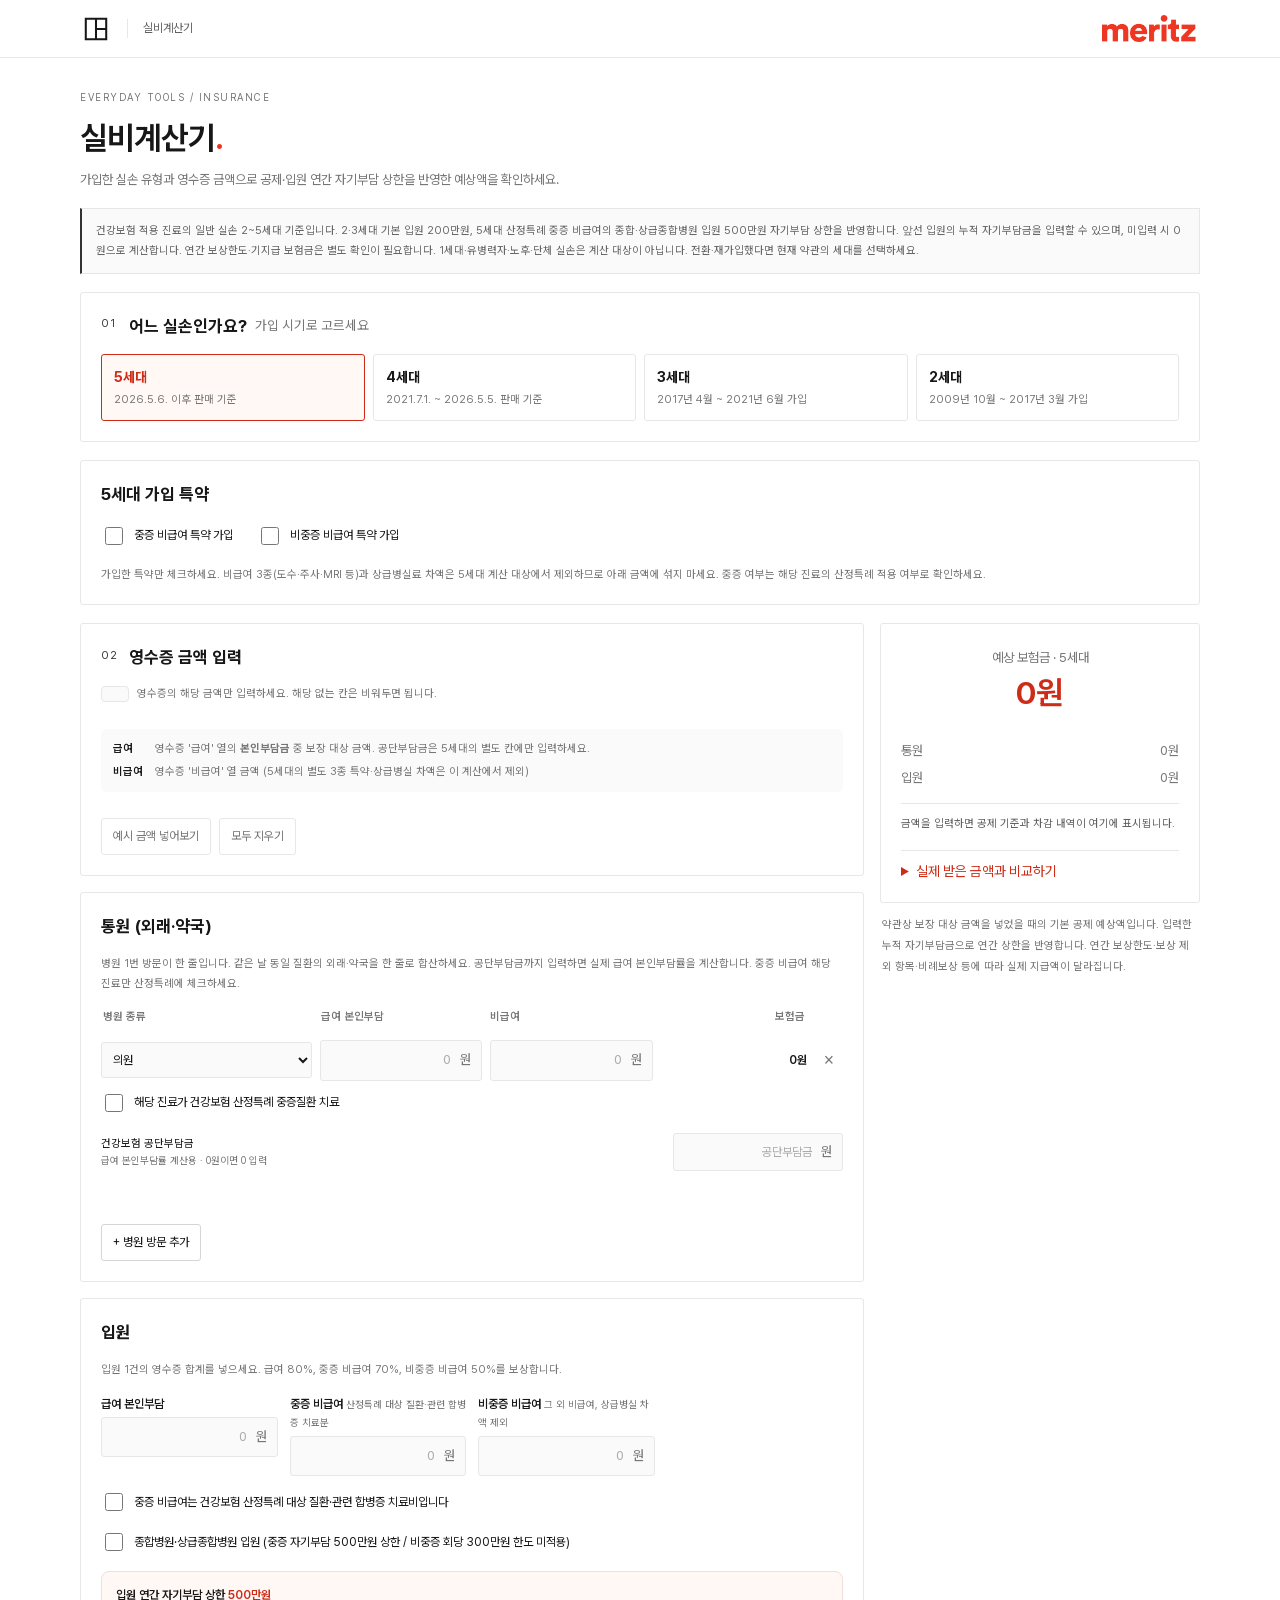
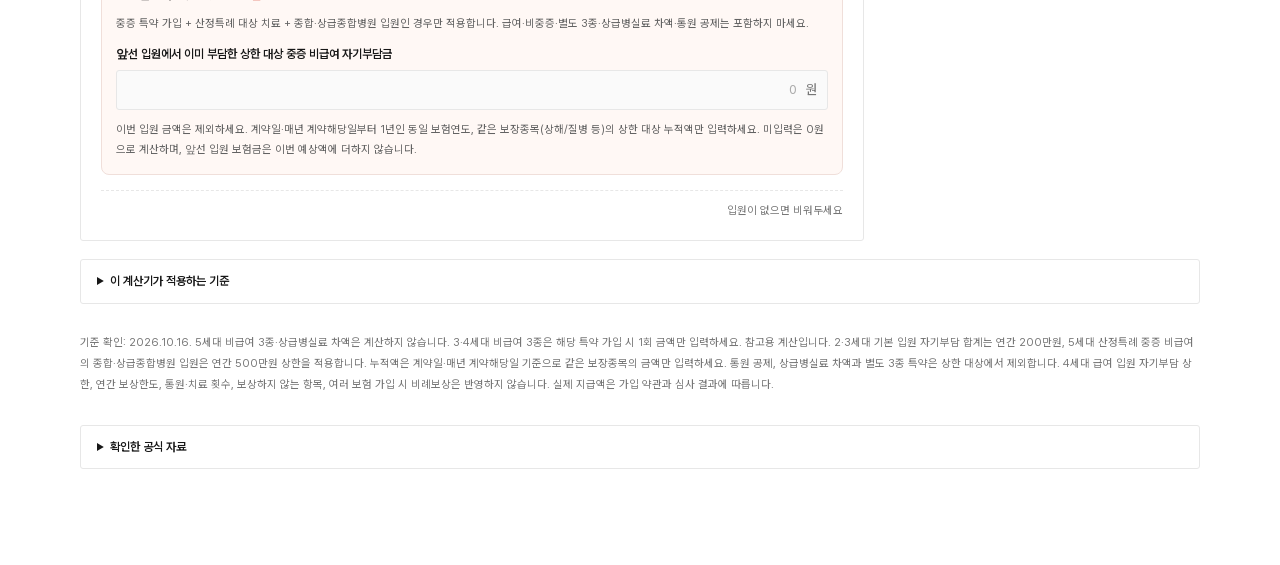
==== commit 52eb3a7a: "Apply inpatient annual self-payment ceilings and clarify plan types" ====
--- a/silson-calculator.html
+++ b/silson-calculator.html
@@ -127,7 +127,7 @@
 .adv{font-size:.84rem}
 .adv summary{cursor:pointer;color:var(--muted)}
 .adv .pairs{margin-top:8px}
-</style><title>실비계산기 · WORKROOM</title><link rel="stylesheet" href="assets/silson-calculator.css?v=20261016-breakdown"></head><body>
+</style><title>실비계산기 · WORKROOM</title><link rel="stylesheet" href="assets/silson-calculator.css?v=20261016-annual"></head><body>
 
 
 
@@ -135,7 +135,7 @@
 <header class="calculator-header"><a class="home-link" href="./" title="홈으로 돌아가기" aria-label="홈으로 돌아가기"><svg viewBox="0 0 28 28" aria-hidden="true"><path d="M3 3h22v22H3zM14 3v22m0-11h11"/></svg></a><span class="calculator-label">실비계산기</span><a class="calculator-ci" href="./" aria-label="WORKROOM 홈으로"><img src="assets/meritz-ci.png" alt="meritz" width="1190" height="178"></a></header><main class="wrap">
   <header>
     <p class="eyebrow">EVERYDAY TOOLS / INSURANCE</p><h1>실비계산기<span class="title-dot">.</span></h1>
-    <p class="sub">가입한 실손 유형과 영수증 금액으로 건별 기본 공제 후 예상액을 확인하세요.</p><p class="scope-note">건강보험 적용 진료의 일반 실손 2~5세대 기준입니다. 연간 누적 한도·자기부담 상한과 이전 지급액은 반영하지 않습니다. 1세대·유병력자·노후·단체 실손은 계산 대상이 아닙니다. 전환·재가입했다면 현재 약관의 세대를 선택하세요.</p>
+    <p class="sub">가입한 실손 유형과 영수증 금액으로 공제·입원 연간 자기부담 상한을 반영한 예상액을 확인하세요.</p><p class="scope-note">건강보험 적용 진료의 일반 실손 2~5세대 기준입니다. 2·3세대 기본 입원 200만원, 5세대 산정특례 중증 비급여의 종합·상급종합병원 입원 500만원 자기부담 상한을 반영합니다. 앞선 입원의 누적 자기부담금을 입력할 수 있으며, 미입력 시 0원으로 계산합니다. 연간 보상한도·기지급 보험금은 별도 확인이 필요합니다. 1세대·유병력자·노후·단체 실손은 계산 대상이 아닙니다. 전환·재가입했다면 현재 약관의 세대를 선택하세요.</p>
   </header>
 
   <section class="panel" aria-labelledby="s1">
@@ -183,12 +183,13 @@
         <h2 id="h-in">입원</h2>
         <p class="hint" id="inHint"></p>
         <div class="pairs" id="inFields"></div>
+        <div class="annual-inputs" id="annualInputs"></div>
         <div class="calcbox" id="inCalc"></div>
       </section>
     </div>
 
     <aside class="col" aria-label="예상 보험금">
-      <div class="result-sticky"><section class="panel summary" id="summary" aria-live="polite"></section><p class="result-note">약관상 보장 대상 금액을 넣었을 때의 기본 공제 예상액입니다. 연간 한도·이전 청구·보상 제외 항목·비례보상 등에 따라 실제 지급액이 달라집니다.</p></div>
+      <div class="result-sticky"><section class="panel summary" id="summary" aria-live="polite"></section><p class="result-note">약관상 보장 대상 금액을 넣었을 때의 기본 공제 예상액입니다. 입력한 누적 자기부담금으로 연간 상한을 반영합니다. 연간 보상한도·보상 제외 항목·비례보상 등에 따라 실제 지급액이 달라집니다.</p></div>
     </aside>
   </div>
 
@@ -197,7 +198,7 @@
     <div class="rules" id="rules"></div>
   </details>
 
-  <p class="foot">기준 확인: 2026.10.16. 5세대 비급여 3종·상급병실료 차액은 계산하지 않습니다. 3·4세대 비급여 3종은 해당 특약 가입 시 1회 금액만 입력하세요. 참고용 계산입니다. 연간 보상한도, 통원·치료 횟수 한도, 입원 자기부담 연간 상한(200만원), 보상하지 않는 항목, 여러 보험 가입 시 비례보상은 반영하지 않습니다. 실제 지급액은 가입 약관과 심사 결과에 따릅니다.</p><details class="rulesbox sources"><summary>확인한 공식 자료</summary><ul><li><a href="https://www.fsc.go.kr/no010101/86831" target="_blank" rel="noopener noreferrer">금융위원회 · 5세대 실손 출시 및 보장 기준 (2026.5.6.)</a></li><li><a href="https://www.fsc.go.kr/no010101/76157" target="_blank" rel="noopener noreferrer">금융위원회 · 4세대 실손 출시 및 3·4세대 공제 비교 (2021.6.29.)</a></li><li><a href="https://www.fsc.go.kr/po010106/70570" target="_blank" rel="noopener noreferrer">금융위원회 · 표준형 실손 출시 (2013.1.1.)</a></li></ul></details>
+  <p class="foot">기준 확인: 2026.10.16. 5세대 비급여 3종·상급병실료 차액은 계산하지 않습니다. 3·4세대 비급여 3종은 해당 특약 가입 시 1회 금액만 입력하세요. 참고용 계산입니다. 2·3세대 기본 입원 자기부담 합계는 연간 200만원, 5세대 산정특례 중증 비급여의 종합·상급종합병원 입원은 연간 500만원 상한을 적용합니다. 누적액은 계약일·매년 계약해당일 기준으로 같은 보장종목의 금액만 입력하세요. 통원 공제, 상급병실료 차액과 별도 3종 특약은 상한 대상에서 제외합니다. 4세대 급여 입원 자기부담 상한, 연간 보상한도, 통원·치료 횟수, 보상하지 않는 항목, 여러 보험 가입 시 비례보상은 반영하지 않습니다. 실제 지급액은 가입 약관과 심사 결과에 따릅니다.</p><details class="rulesbox sources"><summary>확인한 공식 자료</summary><ul><li><a href="https://www.fsc.go.kr/no010101/86831" target="_blank" rel="noopener noreferrer">금융위원회 · 5세대 실손 출시 및 보장 기준 (2026.5.6.)</a></li><li><a href="https://www.fsc.go.kr/no010101/76157" target="_blank" rel="noopener noreferrer">금융위원회 · 4세대 실손 출시 및 3·4세대 공제 비교 (2021.6.29.)</a></li><li><a href="https://www.fsc.go.kr/po010106/70570" target="_blank" rel="noopener noreferrer">금융위원회 · 표준형 실손 출시 (2013.1.1.)</a></li><li><a href="https://www.idbins.com/pcweb/bizxpress/pdc/hc/__etc/%EC%8B%A4%EC%86%90%EC%9D%98%EB%A3%8C%EB%B9%84%EB%B3%B4%ED%97%982101.pdf" target="_blank" rel="noopener noreferrer">DB손해보험 · 3세대 실손 약관 (입원 200만원 상한·제외 항목)</a></li><li><a href="https://direct.samsungfire.com/docs/realloss.pdf" target="_blank" rel="noopener noreferrer">삼성화재 · 5세대 실손 약관 (중증 비급여 입원 500만원 상한)</a></li></ul></details>
 </main>
 <div class="mbar" aria-label="예상 보험금 바로가기"><span style="font-size:.86rem;color:var(--muted)">예상 보험금</span><span class="big" id="mTotal">0원</span><button class="btn" id="showBreakdown" type="button">계산 내역</button></div>
 
@@ -210,13 +211,13 @@
       types:{'4':{rg:.2, rb:.3, name:'4세대', desc:'급여 80% · 비급여 70% 보상'}},
       grades:[{v:'c',label:'의원·병원',fix:10000},{v:'g',label:'종합·상급종합병원',fix:20000}], threeFix:30000},
   g3:{name:'3세대', when:'2017년 4월 ~ 2021년 6월 가입',
-      types:{s2:{rg:.1, rb:.2, name:'선택형Ⅱ', desc:'급여 90% · 비급여 80% 보상'},
-             std:{rg:.2, rb:.2, name:'표준형', desc:'급여·비급여 80% 보상'}},
+      types:{s2:{rg:.1, rb:.2, name:'선택형Ⅱ', desc:'급여 10% · 비급여 20% 자기부담'},
+             std:{rg:.2, rb:.2, name:'표준형', desc:'급여 20% · 비급여 20% 자기부담'}},
       grades:[{v:'1',label:'의원',fix:10000},{v:'2',label:'병원·종합병원',fix:15000},{v:'3',label:'상급종합병원',fix:20000}], threeFix:20000},
   g2:{name:'2세대', when:'2009년 10월 ~ 2017년 3월 가입',
-      types:{a:{rg:.1, rb:.1, flat:true, name:'90% 보상형', desc:'자기부담 10% · 통원은 정액만 공제'},
-             b:{rg:.2, rb:.2, name:'표준형 (2013.1~)', desc:'자기부담 20%'},
-             c:{rg:.1, rb:.2, name:'선택형Ⅱ (2015.9~)', desc:'급여 90% · 비급여 80% 보상'}},
+      types:{a:{rg:.1, rb:.1, flat:true, name:'90% 보상형', desc:'급여 10% · 비급여 10% 자기부담 (입원) / 통원 정액 공제'},
+             b:{rg:.2, rb:.2, name:'표준형 (2013.1~)', desc:'급여 20% · 비급여 20% 자기부담'},
+             c:{rg:.1, rb:.2, name:'선택형Ⅱ (2015.9~)', desc:'급여 10% · 비급여 20% 자기부담'}},
       grades:[{v:'1',label:'의원',fix:10000},{v:'2',label:'병원·종합병원',fix:15000},{v:'3',label:'상급종합병원',fix:20000}], threeFix:0}
 };
 const floor = n => Math.floor(n + 1e-9);
@@ -275,19 +276,34 @@
   return {pay,ded:d,why:d===fix?`최소공제 ${fmt(fix)}`:'30%',
     trace:traceDeduction('비급여 3종',amt,d,pay,Infinity,{candidates:[{label:'비율 공제',parts:[[amt,.3]]},{label:'최소공제',value:fix}],reason:traceChoice(fix,amt*.3)})};
 }
-/* 입원: 정률 + 상급병실료 차액 50% (1일 평균 10만원 한도) */
+function annualSelfLimit(base,limit,prior=0){
+  prior=Math.max(0,Number(prior)||0);
+  const remaining=Math.max(0,limit-prior),self=Math.min(base,remaining);
+  return {base,limit,prior,remaining,self,extra:Math.max(0,base-self),after:Math.min(limit,prior+self)};
+}
+function traceAnnual(label,amount,annual,candidates,extra={}){
+  return traceDeduction(label,amount,annual.base,amount-annual.self,Infinity,{
+    ...extra,candidates,annual,self:annual.self,rounding:0,
+    reason:extra.reason||'비율로 계산한 자기부담금에 남은 연간 자기부담 상한을 적용합니다.'});
+}
+/* 입원: 2·3세대 기본 입원의 급여·비급여 합계에 연간 200만원. 병실 차액은 별도. */
 function inpatient(gen,type,h){
   const r=GENS[gen].types[type];
-  const gp=h.g*(1-r.rg), bp=h.b*(1-r.rb);
+  const gp=h.g*(1-r.rg), bp=h.b*(1-r.rb),eligible=gen==='g2'||gen==='g3';
+  const annual=eligible?annualSelfLimit(h.g*r.rg+h.b*r.rb,2000000,h.priorSelf):null;
   let room=0, perDay=0;
   if(h.room>0 && h.days>0){ perDay=Math.min(h.room*.5/h.days,100000); room=perDay*h.days; }
   const traces=[];
-  if(h.g>0)traces.push(traceDeduction('급여',h.g,h.g-gp,gp,Infinity,{candidates:[{label:'자기부담금',parts:[[h.g,r.rg]]}],reason:'입원 급여는 선택한 유형의 자기부담률을 적용합니다. 정액 공제는 없습니다.'}));
-  if(h.b>0)traces.push(traceDeduction('비급여',h.b,h.b-bp,bp,Infinity,{candidates:[{label:'자기부담금',parts:[[h.b,r.rb]]}],reason:'입원 비급여는 선택한 유형의 자기부담률을 적용합니다. 정액 공제는 없습니다.'}));
+  if(eligible && h.g+h.b>0)traces.push(traceAnnual('급여·비급여 합산',h.g+h.b,annual,[{label:'기본 자기부담금',parts:[[h.g,r.rg],[h.b,r.rb]]}],{
+    inputParts:[['급여',h.g],['비급여',h.b]],reason:'기본 입원의 급여·비급여 자기부담금을 합산하여 연간 200만원 상한을 적용합니다. 상급병실료 차액과 별도 3종 특약은 제외합니다.'}));
+  else{
+    if(h.g>0)traces.push(traceDeduction('급여',h.g,h.g-gp,gp,Infinity,{candidates:[{label:'자기부담금',parts:[[h.g,r.rg]]}],reason:'입원 급여는 선택한 유형의 자기부담률을 적용합니다. 정액 공제는 없습니다.'}));
+    if(h.b>0)traces.push(traceDeduction('비급여',h.b,h.b-bp,bp,Infinity,{candidates:[{label:'자기부담금',parts:[[h.b,r.rb]]}],reason:'입원 비급여는 선택한 유형의 자기부담률을 적용합니다. 정액 공제는 없습니다.'}));
+  }
   if(h.room>0)traces.push(h.days>0?traceDeduction('상급병실료 차액',h.room,h.room*.5,room,h.days*100000,{
-    candidates:[{label:'자기부담금',parts:[[h.room,.5]]}],notes:[['입원 기간',`${fmt(h.days)}일`]],reason:'차액의 50%를 보상하며, 입원 기간 하루 평균 10만원 한도를 적용합니다.'})
+    candidates:[{label:'자기부담금',parts:[[h.room,.5]]}],notes:[['입원 기간',`${fmt(h.days)}일`]],reason:'차액의 50%를 보상하며, 입원 기간 하루 평균 10만원 한도를 적용합니다. 연간 200만원 자기부담 상한에는 포함하지 않습니다.'})
     :traceUnavailable('상급병실료 차액',h.room,'입원일수를 입력하면 50% 보상과 하루 평균 10만원 한도를 계산합니다.',true));
-  return {gp,bp,room,perDay,r,traces,pay:floor(gp+bp+room)};
+  return {gp,bp,room,perDay,r,traces,annual,annualExtra:annual?.extra||0,pay:floor((annual?h.g+h.b-annual.self:gp+bp)+room)};
 }
 /* 5세대 통원: 급여는 max(최소공제, 급여 × max(20%, 건보 본인부담률)), 비급여는 중증/비중증 따로. 각각 회당 20만원 */
 function out5(v,cover={severe:false,mild:false}){
@@ -306,17 +322,22 @@
       :traceUnavailable(label,v.b,'해당 비급여 특약이 선택되지 않아 계산에서 제외했습니다. 가입 여부를 확인하세요.')});}
   return {pay,lines,pending};
 }
-/* 5세대 일반 입원: 연간 누적 상한은 제외. 병·의원 비중증 회당 300만원 한도 적용. */
+/* 5세대 입원: 산정특례 중증 비급여 + 종합/상급종합병원은 자기부담 연간 500만원. */
 function inpatient5(h,cover={severe:false,mild:false}){
-  const gp=h.g*.8,sp=cover.severe?h.bs*.7:0;
+  const gp=h.g*.8,eligible=!!(cover.severe&&h.severe&&h.big);
+  const annual=eligible?annualSelfLimit(h.bs*.3,5000000,h.priorSevereSelf):null;
+  const severePending=!!(cover.severe&&h.bs>0&&!h.severe);
+  const sp=cover.severe&&!severePending?(annual?h.bs-annual.self:h.bs*.7):0;
   const mildLimit=h.big?Infinity:3000000,mp=cover.mild?Math.min(h.b*.5,mildLimit):0;
   const traces=[];
   if(h.g>0)traces.push(traceDeduction('급여',h.g,h.g-gp,gp,Infinity,{candidates:[{label:'자기부담금',parts:[[h.g,.2]]}],reason:'입원 급여는 20% 자기부담금을 공제합니다. 정액 공제는 없습니다.'}));
-  if(h.bs>0)traces.push(cover.severe?traceDeduction('중증 비급여',h.bs,h.bs-sp,sp,Infinity,{candidates:[{label:'자기부담금',parts:[[h.bs,.3]]}],reason:'선택한 중증 비급여 특약의 입원 자기부담률 30%를 적용합니다.'})
-    :traceUnavailable('중증 비급여',h.bs,'중증 비급여 특약이 선택되지 않아 계산에서 제외했습니다. 가입 여부를 확인하세요.'));
+  if(h.bs>0)traces.push(!cover.severe?traceUnavailable('중증 비급여',h.bs,'중증 비급여 특약이 선택되지 않아 계산에서 제외했습니다. 가입 여부를 확인하세요.')
+    :severePending?traceUnavailable('중증 비급여',h.bs,'산정특례 대상 질환·관련 합병증 치료비인지 확인하고 체크하세요. 그 외 금액은 비중증 비급여 칸에 입력하세요.',true)
+    :annual?traceAnnual('중증 비급여',h.bs,annual,[{label:'기본 자기부담금',parts:[[h.bs,.3]]}],{reason:'산정특례 대상 질환·관련 합병증으로 종합병원·상급종합병원에 입원한 중증 비급여는 연간 자기부담 500만원 상한을 적용합니다.'})
+    :traceDeduction('중증 비급여',h.bs,h.bs*.3,sp,Infinity,{candidates:[{label:'자기부담금',parts:[[h.bs,.3]]}],reason:'입원 자기부담률 30%를 적용합니다. 종합병원·상급종합병원 입원이 아니므로 연간 500만원 상한은 적용하지 않습니다.'}));
   if(h.b>0)traces.push(cover.mild?traceDeduction('비중증 비급여',h.b,h.b*.5,mp,mildLimit,{candidates:[{label:'자기부담금',parts:[[h.b,.5]]}],reason:h.big?'입원 자기부담률 50%를 적용합니다. 종합·상급종합병원은 회당 300만원 한도를 적용하지 않습니다.':'입원 자기부담률 50%와 병·의원 입원 회당 300만원 한도를 적용합니다.'})
     :traceUnavailable('비중증 비급여',h.b,'비중증 비급여 특약이 선택되지 않아 계산에서 제외했습니다. 가입 여부를 확인하세요.'));
-  return {gp,sp,mp,traces,sevSelf:h.bs*.3,capped:false,room:0,perDay:0,mildCapped:cover.mild&&h.b*.5>mildLimit,pay:floor(gp+sp+mp)};
+  return {gp,sp,mp,traces,annual,pending:severePending,sevSelf:annual?annual.self:h.bs*.3,capped:!!annual?.extra,annualExtra:annual?.extra||0,room:0,perDay:0,mildCapped:cover.mild&&h.b*.5>mildLimit,pay:floor(gp+sp+mp)};
 }
 </script>
 
@@ -325,7 +346,7 @@
   type:Object.keys(GENS[gen].types)[0],
   cover:{severe:false,mild:false}, caps:{out:250000,rx:50000},
   visits:[{kind:'out',grade:GENS[gen].grades[0].v,g:0,b:0}],
-  three:[0,0,0], inp:{days:0,g:0,b:0,bs:0,room:0,big:false}, actual:{}
+  three:[0,0,0], inp:{days:0,g:0,b:0,bs:0,room:0,big:false,severe:false,priorSelf:0,priorSevereSelf:0}, actual:{}
 });
 const EXAMPLES = {
   g5:{cover:{severe:true,mild:true},visits:[{kind:'out',grade:'1',g:15000,fund:35000,b:80000,severe:false},{kind:'out',grade:'4',g:120000,fund:2280000,b:300000,severe:true}],three:[0,0,0],inp:{days:5,g:350000,b:230000,bs:0,room:0,big:false}},
@@ -401,23 +422,27 @@
   $('#inHint').textContent = g==='g5' ? '입원 1건의 영수증 합계를 넣으세요. 급여 80%, 중증 비급여 70%, 비중증 비급여 50%를 보상합니다.'
     : `입원 1건의 영수증 합계를 넣으세요. 급여 ${100-r.rg*100}%, 비급여 ${100-r.rb*100}%를 보상합니다.`;
   const fields = g==='g5' ? [['g','급여 본인부담','원',''],
-    ['bs','중증 비급여','원','암·뇌혈관·심장·희귀난치 치료분'],['b','비중증 비급여','원','그 외 비급여, 상급병실 차액 제외'],] : [['days','입원일수','일','상급병실료 계산에 필요'],['g','급여 본인부담','원',''],
+    ['bs','중증 비급여','원','산정특례 대상 질환·관련 합병증 치료분'],['b','비중증 비급여','원','그 외 비급여, 상급병실 차액 제외'],] : [['days','입원일수','일','상급병실료 계산에 필요'],['g','급여 본인부담','원',''],
     ['b','비급여',`원`, g==='g2'?'상급병실 차액 제외':'상급병실 차액·3종 제외'],['room','상급병실료 차액','원','1·2인실 등 병실 차액 합계']];
   $('#inFields').innerHTML = fields.map(([k,l,u,sub])=>`<div><label class="lbl" for="in-${k}">${l}${sub?` <small>${sub}</small>`:''}</label>${
     k==='days'?`<span class="in"><input id="in-days" data-i="days" inputmode="numeric" autocomplete="off" value="${s.inp.days||''}" placeholder="0"><span class="unit">일</span></span>`
     :moneyInput('in-'+k,s.inp[k],`data-i="${k}"`)}</div>`).join('')
-    + (g==='g5'?`<label class="sev" style="grid-column:1/-1"><input type="checkbox" id="in-big" data-i="big" ${s.inp.big?'checked':''}> 종합병원·상급종합병원 입원 (중증 비급여 구분 / 비중증 입원 회당 300만원 한도 미적용)</label>`:'');
+    + (g==='g5'?`<label class="sev" style="grid-column:1/-1"><input type="checkbox" id="in-severe" data-i="severe" ${s.inp.severe?'checked':''}> 중증 비급여는 건강보험 산정특례 대상 질환·관련 합병증 치료비입니다</label><label class="sev" style="grid-column:1/-1"><input type="checkbox" id="in-big" data-i="big" ${s.inp.big?'checked':''}> 종합병원·상급종합병원 입원 (중증 자기부담 500만원 상한 / 비중증 회당 300만원 한도 미적용)</label>`:'');
+  const oldGen=g==='g2'||g==='g3',annualKey=oldGen?'priorSelf':'priorSevereSelf';
+  $('#annualInputs').hidden=g==='g4';
+  $('#annualInputs').innerHTML=g==='g4'?'':`<h3>입원 연간 자기부담 상한 <span>${oldGen?'200':'500'}만원</span></h3><p class="hint">${oldGen?'기본 입원의 급여·비급여 자기부담금 합계에 적용합니다. 통원, 상급병실료 차액'+(g==='g3'?'과 별도 3종 특약':'')+'은 제외합니다.':'중증 특약 가입 + 산정특례 대상 치료 + 종합·상급종합병원 입원인 경우만 적용합니다. 급여·비중증·별도 3종·상급병실료 차액·통원 공제는 포함하지 마세요.'}</p><div><label class="lbl" for="in-${annualKey}">앞선 입원에서 이미 부담한 ${oldGen?'기본 입원':'상한 대상 중증 비급여'} 자기부담금</label>${moneyInput('in-'+annualKey,s.inp[annualKey],`data-i="${annualKey}" aria-describedby="annualHint"`)}</div><p class="hint" id="annualHint">이번 입원 금액은 제외하세요. 계약일·매년 계약해당일부터 1년인 동일 보험연도, 같은 보장종목(상해/질병 등)의 상한 대상 누적액만 입력하세요. 미입력은 0원으로 계산하며, 앞선 입원 보험금은 이번 예상액에 더하지 않습니다.</p>`;
 }
 
 const detailNumber=n=>Number(n.toFixed(2)).toLocaleString('ko-KR',{maximumFractionDigits:2});
 const detailMoney=n=>(Math.abs(n-Number(n.toFixed(2)))>1e-7?'약 ':'')+detailNumber(n)+'원';
 const escapeDetail=s=>String(s).replace(/[&<>"']/g,c=>({'&':'&amp;','<':'&lt;','>':'&gt;','"':'&quot;',"'":'&#39;'}[c]));
 function traceTotals(groups){
-  const totals={amount:0,self:0,limitCut:0,excluded:0,waiting:0,rounding:0,pay:0};
+  const totals={amount:0,self:0,limitCut:0,excluded:0,waiting:0,rounding:0,pay:0,annualExtra:0};
   for(const group of groups){
     const rawPay=group.items.reduce((n,item)=>n+item.pay,0);
     group.rounding=Math.max(0,rawPay-group.pay);
     totals.pay+=group.pay;totals.rounding+=group.rounding;
+    for(const item of group.items)totals.annualExtra+=item.annual?.extra||0;
     for(const item of group.items)for(const key of ['amount','self','limitCut','excluded','waiting','rounding'])totals[key]+=item[key]||0;
   }
   return totals;
@@ -442,6 +467,11 @@
     }
     rows.push(detailRow('적용 공제 기준액',detailMoney(item.ded)),`<p class="detail-reason">${escapeDetail(item.reason||'')}</p>`);
     if(item.ded>item.amount)rows.push(`<p class="detail-reason">공제 기준액이 입력 금액보다 커서 입력 금액까지만 차감하며, 보험금은 0원입니다.</p>`);
+    if(item.annual){const a=item.annual;rows.push(
+      detailRow('연간 자기부담 상한',detailMoney(a.limit)),detailRow('앞선 입원 누적 자기부담금',detailMoney(a.prior)),
+      detailRow('이번 입원 전 남은 자기부담 한도',`${detailMoney(a.limit)} − ${detailMoney(Math.min(a.prior,a.limit))} = ${detailMoney(a.remaining)}`),
+      detailRow('상한 적용으로 보험금 추가',a.extra>0?'+'+detailMoney(a.extra):'0원','detail-benefit'),
+      detailRow('이번 입원 후 상한 대상 누적액',detailMoney(a.after)));}
     rows.push(detailRow('실제 차감한 자기부담금','−'+detailMoney(item.self),'detail-deduct'));
     for(const [label,value] of item.notes||[])rows.push(detailRow(label,value));
     if(Number.isFinite(item.limit))rows.push(detailRow(item.label==='상급병실료 차액'?'입원 기간 합산 보상한도':'건별 보상한도',detailMoney(item.limit)),
@@ -455,9 +485,9 @@
   if(invalid)return '<p class="breakdown-empty">잘못 입력한 금액을 수정하면 계산 내역이 표시됩니다.</p>';
   if(!groups.length)return '<p class="breakdown-empty">금액을 입력하면 공제 기준과 차감 내역이 여기에 표시됩니다.</p>';
   const ledger=pending?'<p class="detail-reason">입력 확인이 필요한 항목이 있습니다. 아래 내역은 현재 입력값으로 계산한 부분이며 전체 보험금은 확정하지 않습니다.</p>':
-    `<div class="breakdown-ledger">${detailRow('입력한 보장 대상 금액',detailMoney(totals.amount))}${detailRow('자기부담금 합계','−'+detailMoney(totals.self),'detail-deduct')}${totals.limitCut>0?detailRow('보상한도 초과 차감','−'+detailMoney(totals.limitCut),'detail-deduct'):''}${totals.excluded>0?detailRow('특약 미선택 제외','−'+detailMoney(totals.excluded),'detail-deduct'):''}${totals.rounding>1e-7?detailRow('보험금 원 미만 버림','−'+detailMoney(totals.rounding)):''}${detailRow('예상 보험금 합계',detailMoney(totals.pay),'detail-pay')}</div>`;
+    `<div class="breakdown-ledger">${detailRow('입력한 보장 대상 금액',detailMoney(totals.amount))}${detailRow('자기부담금 합계 (상한 반영)','−'+detailMoney(totals.self),'detail-deduct')}${totals.annualExtra>0?`<p class="detail-reason detail-benefit">위 자기부담금은 연간 상한으로 ${detailMoney(totals.annualExtra)} 줄어든 금액입니다.</p>`:''}${totals.limitCut>0?detailRow('보상한도 초과 차감','−'+detailMoney(totals.limitCut),'detail-deduct'):''}${totals.excluded>0?detailRow('특약 미선택 제외','−'+detailMoney(totals.excluded),'detail-deduct'):''}${totals.rounding>1e-7?detailRow('보험금 원 미만 버림','−'+detailMoney(totals.rounding)):''}${detailRow('예상 보험금 합계',detailMoney(totals.pay),'detail-pay')}</div>`;
   return `<details class="calculation-breakdown" id="breakdownBox" ${open?'open':''}><summary>계산 내역 보기 <span>입력액·공제·한도</span></summary><div class="breakdown-body">${ledger}${groups.map(group=>
-    `<section class="detail-group"><h3><span>${escapeDetail(group.title)}</span><span class="num">${group.items.some(item=>item.pending)?'입력 확인 필요':detailMoney(group.pay)}</span></h3>${group.items.map(traceItemHtml).join('')}${group.rounding>1e-7?detailRow('입원 합계의 원 미만 버림','−'+detailMoney(group.rounding)):''}</section>`).join('')}<p class="breakdown-scope">연간 누적 한도·자기부담 상한·이전 청구액·비례보상은 이 내역에 반영하지 않습니다.</p></div></details>`;
+    `<section class="detail-group"><h3><span>${escapeDetail(group.title)}</span><span class="num">${group.items.some(item=>item.pending)?'입력 확인 필요':detailMoney(group.pay)}</span></h3>${group.items.map(traceItemHtml).join('')}${group.rounding>1e-7?detailRow('입원 합계의 원 미만 버림','−'+detailMoney(group.rounding)):''}</section>`).join('')}<p class="breakdown-scope">2·3세대 기본 입원 200만원, 5세대 산정특례 중증 비급여 종합·상급종합병원 입원 500만원 자기부담 상한을 입력한 누적액에 따라 반영했습니다. 누적액 미입력은 0원입니다. 연간 보상한도·4세대 급여 입원 상한·기지급 보험금·비례보상은 별도 확인하세요.</p></div></details>`;
 }
 
 function compute(){
@@ -476,6 +506,7 @@
     if(a>0)groups.push({id:'three-'+i,part:'three',title:THREE[i][0],pay:r.pay,items:[r.trace]});
     const el=document.getElementById('tr'+i); if(el) el.innerHTML = a>0?`${fmt(r.pay)}원<div class="how" style="text-align:right;font-weight:400"><span>공제 <span class="d">−${detailNumber(r.trace.self)}</span> (${r.why})</span></div>`:'0원'; });
   const h=s.inp, ip = g==='g5'?inpatient5(h,s.cover):inpatient(g,s.type,h);
+  pending ||= !!ip.pending;
   const any=h.g||h.b||h.room||(g==='g5'&&h.bs);
   if(any)groups.push({id:'inpatient',part:'in',title:'입원',pay:ip.pay,items:ip.traces});
   $('#inCalc').innerHTML = !any ? '<div class="ln"><span>입원이 없으면 비워두세요</span></div>' : g==='g5' ? inCalc5(h,ip) :
@@ -483,17 +514,17 @@
      <div class="ln"><span>비급여 ${fmt(h.b)} × ${100-ip.r.rb*100}%</span><span class="num">${fmt(ip.bp)}</span></div>
      ${h.room>0?(h.days>0?`<div class="ln"><span>상급병실 ${fmt(h.room)} × 50% ÷ ${h.days}일 = 하루 ${fmt(ip.perDay)}${ip.perDay>=100000?' (하루 10만원 한도)':''}</span><span class="num">${fmt(ip.room)}</span></div>`
        :`<div class="ln" style="color:var(--deduct)"><span>입원일수를 넣어야 상급병실료가 계산됩니다</span><span class="num">0</span></div>`):''}
+     ${annualCalcHtml(ip.annual)}
      <div class="ln tot"><span>입원 보험금</span><span class="num">${fmt(ip.pay)}원</span></div>`;
   const advSum=document.querySelector('#advBox summary');
   if(advSum && s.caps) advSum.textContent=`통원 회당 한도: 외래 ${fmt(s.caps.out)}원 · 처방 ${fmt(s.caps.rx)}원${s.caps.out!==250000||s.caps.rx!==50000?' (기본값에서 바꿈)':''} — 바꾸기`;
   const total=out+th+ip.pay,issues=[];
-  if(pending)issues.push('5세대 급여 계산에는 공단부담금이 필요합니다. 0원이면 0을 입력하세요.');
+  if(groups.some(group=>group.part==='out'&&group.items.some(item=>item.pending)))issues.push('5세대 급여 계산에는 공단부담금이 필요합니다. 0원이면 0을 입력하세요.');
+  if(ip.pending)issues.push('중증 비급여는 산정특례 대상 질환·관련 합병증 치료비인지 확인하고 체크하세요. 그 외 금액은 비중증 비급여 칸에 입력하세요.');
   const invalid=!!document.querySelector('.in input[aria-invalid="true"]');
   if(invalid)issues.push('금액은 0 이상의 숫자로 입력하세요. 최대 입력액은 1조원입니다.');
   if(g!=='g5'&&h.room>0&&!h.days)issues.push('상급병실료 차액을 계산하려면 입원일수를 입력하세요.');
-  const inpatientSelf=g==='g5'?h.g*.2:g==='g4'?h.g*.2:h.g*G.types[s.type].rg+h.b*G.types[s.type].rb;
-  if(inpatientSelf>2000000)issues.push('입원 자기부담 연간 상한(200만원)에 영향을 받는 금액입니다. 연간 누적 내역을 약관과 함께 확인해야 합니다.');
-  if(g==='g5'&&s.cover.severe&&h.big&&h.bs*.3>5000000)issues.push('중증 비급여 입원의 연간 자기부담 상한(500만원) 확인이 필요합니다.');
+  if(g==='g4'&&h.g*.2>2000000)issues.push('4세대 급여 입원 자기부담 연간 상한(200만원)은 계산하지 않습니다. 연간 누적 내역을 약관과 함께 확인해야 합니다.');
   if((g==='g5'&&s.cover.mild&&h.big&&h.b*.5>10000000)||total>50000000)issues.push('연간 보상한도를 넘을 수 있어 누적 보상액 확인이 필요합니다.');
   pending=issues.length>0;
   const parts=[['out','통원',out],...(g!=='g2'&&g!=='g5'?[['three','비급여 3종',th]]:[]),['in','입원',ip.pay]];
@@ -511,18 +542,24 @@
   $('#mTotal').textContent=pending?'입력 확인 필요':fmt(total)+'원';
 }
 
+function annualCalcHtml(a){
+  if(!a||a.base<=0)return '';
+  return `<div class="ln annual-line"><span>연간 자기부담 상한 ${fmt(a.limit)}원 · 앞선 누적 ${fmt(a.prior)}원</span><span class="num">남은 한도 ${fmt(a.remaining)}원</span></div><div class="ln"><span>이번 입원 자기부담 (상한 적용)</span><span class="num">${detailMoney(a.self)}</span></div><div class="ln detail-benefit"><span>상한 적용으로 보험금 추가</span><span class="num">+${detailMoney(a.extra)}</span></div>`;
+}
 function inCalc5(h,ip){
   return `<div class="ln"><span>급여 ${fmt(h.g)} × 80%</span><span class="num">${fmt(ip.gp)}</span></div>
-    ${h.bs?`<div class="ln"><span>중증 비급여 ${fmt(h.bs)} × ${S().cover.severe?'70%':'0% (특약 미선택)'}</span><span class="num">${fmt(ip.sp)}</span></div>`:''}
+    ${h.bs?`<div class="ln"><span>중증 비급여 ${fmt(h.bs)} × ${!S().cover.severe?'0% (특약 미선택)':ip.pending?'산정특례 확인 필요':'70%'+(ip.annual?' (상한 전)':'')}</span><span class="num">${ip.pending?'계산 대기':fmt(S().cover.severe?h.bs*.7:0)}</span></div>`:''}
     ${h.b?`<div class="ln"><span>비중증 비급여 ${fmt(h.b)} × ${S().cover.mild?'50%':'0% (특약 미선택)'}${ip.mildCapped?' · 회당 300만원 한도':''}</span><span class="num">${fmt(ip.mp)}</span></div>`:''}
     ${h.room>0?(h.days>0?`<div class="ln"><span>상급병실 ${fmt(h.room)} × 50% ÷ ${h.days}일 = 하루 ${fmt(ip.perDay)}${ip.perDay>=100000?' (하루 10만원 한도)':''}</span><span class="num">${fmt(ip.room)}</span></div>`
       :`<div class="ln" style="color:var(--deduct)"><span>입원일수를 넣어야 상급병실료가 계산됩니다</span><span class="num">0</span></div>`):''}
-    <div class="ln tot"><span>입원 보험금</span><span class="num">${fmt(ip.pay)}원</span></div>`;
+    ${annualCalcHtml(ip.annual)}
+    <div class="ln tot"><span>입원 보험금</span><span class="num">${ip.pending?'입력 확인 필요':fmt(ip.pay)+'원'}</span></div>`;
 }
 
 function rulesHtml(){
   const g=state.gen;
-  if(g==='g5') return `<ul><li>급여 통원은 영수증의 급여 본인부담금 ÷ (급여 본인부담금 + 공단부담금)으로 실제 본인부담률을 구하고, 그 비율·20%·최소공제(1만/2만원) 중 가장 큰 공제액을 적용합니다.</li><li>중증 비급여는 해당 산정특례 질환 진료분이며 가입한 특약만 계산합니다. 기본 공제는 입원 30%, 통원은 30%와 3만원 중 큰 금액입니다.</li><li>비중증 비급여는 입원 50%, 통원은 50%와 5만원 중 큰 금액을 공제합니다. 통원 일당 20만원, 병·의원 입원 회당 300만원 한도를 적용합니다. 종합·상급종합병원 입원은 회당 300만원 한도를 적용하지 않습니다.</li><li>급여·중증 비급여 통원은 각각 회당 20만원 한도를 적용합니다.</li><li>연간 보상한도(급여·중증 각 5천만원, 비중증 1천만원), 누적 자기부담 상한(급여 입원 200만원·상급/종합병원 중증 입원 500만원), 과거 청구 내역·횟수는 반영하지 않습니다.</li><li>별도 3종 비급여(도수·주사·MRI 등)와 상급병실료 차액은 약관별 별도 계산이 필요해 지원하지 않습니다. 비중증에서 제외되는 치료도 중증 특약에서는 보장될 수 있으므로 일괄 미보장으로 판단하지 마세요.</li></ul>`;
+  if(g==='g5') return `<ul><li>급여 통원은 영수증의 급여 본인부담금 ÷ (급여 본인부담금 + 공단부담금)으로 실제 본인부담률을 구하고, 그 비율·20%·최소공제(1만/2만원) 중 가장 큰 공제액을 적용합니다.</li><li>중증 비급여는 해당 산정특례 질환 진료분이며 가입한 특약만 계산합니다. 기본 공제는 입원 30%, 통원은 30%와 3만원 중 큰 금액입니다.</li><li>비중증 비급여는 입원 50%, 통원은 50%와 5만원 중 큰 금액을 공제합니다. 통원 일당 20만원, 병·의원 입원 회당 300만원 한도를 적용합니다. 종합·상급종합병원 입원은 회당 300만원 한도를 적용하지 않습니다.</li><li>급여·중증 비급여 통원은 각각 회당 20만원 한도를 적용합니다.</li><li>중증 특약에 가입하고 산정특례 대상 질환·관련 합병증으로 종합·상급종합병원에 입원한 경우, 중증 비급여 자기부담금에 연간 500만원 상한을 적용합니다. 입력한 앞선 누적액을 뺀 남은 한도까지만 이번 자기부담금으로 공제합니다. 급여·비중증·통원·별도 3종·상급병실 차액에는 이 상한을 적용하지 않습니다.</li><li>급여 입원은 20% 자기부담을 적용하며 200만원 상한을 적용하지 않습니다. 연간 보상한도(급여·중증 각 5천만원, 비중증 1천만원), 기지급 보험금·횟수는 반영하지 않습니다.</li><li>별도 3종 비급여(도수·주사·MRI 등)와 상급병실료 차액은 약관별 별도 계산이 필요해 지원하지 않습니다. 비중증에서 제외되는 치료도 중증 특약에서는 보장될 수 있으므로 일괄 미보장으로 판단하지 마세요.</li></ul>`;
+  const annual23='<li>기본 입원의 급여·비급여 자기부담금 합계에 연간 200만원 상한을 적용합니다. 앞선 누적 자기부담금을 빼고 남은 한도까지만 이번에 공제합니다. 통원·상급병실료 차액·별도 3종 특약은 상한에서 제외합니다. 계약일·매년 계약해당일부터 1년이며 같은 보장종목의 누적액만 입력하세요.</li>';
   const room='<li>상급병실료 차액은 50%를 보상하고, 입원 기간 하루 평균 10만원을 넘지 않습니다.</li><li>입원은 비율로만 공제하고 정액 공제는 없습니다.</li>';
   if(g==='g4') return `<ul><li>급여와 비급여를 따로 공제합니다. 급여는 1만원(종합·상급종합병원 2만원)과 20% 중 큰 금액, 비급여는 3만원과 30% 중 큰 금액입니다.</li>
     <li>통원 회당 한도는 급여 20만원, 비급여 20만원을 각각 적용합니다. 같은 날 외래와 약국 금액은 합쳐서 1회로 봅니다.</li>
@@ -530,11 +567,11 @@
   if(g==='g3') return `<ul><li>통원은 급여와 비급여를 합친 뒤 한 번 공제합니다. 병원 종류별 정액(의원 1만, 병원·종합병원 1.5만, 상급종합병원 2만원)과 정률 중 큰 금액입니다.</li>
     <li>정률은 표준형이 전체의 20%, 선택형Ⅱ가 급여 10% + 비급여 20%입니다.</li>
     <li>약국(처방조제)은 8천원과 정률 중 큰 금액을 공제합니다. 외래와 약국은 각각 따로 계산합니다.</li>
-    <li>비급여 3종은 회당 2만원과 30% 중 큰 금액을 공제합니다.</li>${room}</ul>`;
+    <li>비급여 3종은 회당 2만원과 30% 중 큰 금액을 공제합니다.</li>${annual23}${room}</ul>`;
   return `<ul><li>90% 보상형(자기부담 10%)은 통원에서 정액만 공제합니다. 의원 1만, 병원·종합병원 1.5만, 상급종합병원 2만원, 약국 8천원입니다.</li>
     <li>2013년 1월 이후 표준형과 2015년 9월 이후 선택형Ⅱ는 정액과 정률 중 큰 금액을 공제합니다.</li>
     <li>2세대는 비급여 3종이 따로 나뉘지 않아 일반 비급여에 포함해 넣습니다.</li>
-    <li>같은 2세대라도 상품마다 세부 기준이 다를 수 있으니 약관으로 확인하세요.</li>${room}</ul>`;
+    <li>같은 2세대라도 상품마다 세부 기준이 다를 수 있으니 약관으로 확인하세요.</li>${annual23}${room}</ul>`;
 }
 
 function renderAll(){ renderChoices(); renderInputs(); compute(); $('#rules').innerHTML=rulesHtml(); }
@@ -548,7 +585,7 @@
     renderInputs(); compute(); const n=s.visits.length-1; document.getElementById(add.dataset.add==='rx'?`v${n}-g`:`v${n}-grade`)?.focus(); return; }
   const del=e.target.closest('[data-del]'); if(del){ const s=S(); s.visits.splice(+del.dataset.del,1);
     if(!s.visits.length) s.visits.push({kind:'out',grade:GENS[state.gen].grades[0].v,g:0,b:0}); renderInputs(); compute(); return; }
-  if(e.target.id==='fillEx'){ const ex=JSON.parse(JSON.stringify(EXAMPLES[state.gen])); Object.assign(S(),ex,{actual:{}}); renderInputs(); compute(); return; }
+  if(e.target.id==='fillEx'){ const ex=JSON.parse(JSON.stringify(EXAMPLES[state.gen])); Object.assign(S(),ex,{inp:{...blank(state.gen).inp,...ex.inp},actual:{}}); renderInputs(); compute(); return; }
   if(e.target.id==='clearAll'){ const t=S().type, c=S().caps; state[state.gen]=Object.assign(blank(state.gen),{type:t,caps:c}); renderInputs(); compute(); return; }
 });
 document.addEventListener('input',e=>{
--- a/assets/silson-calculator.css
+++ b/assets/silson-calculator.css
@@ -29,3 +29,5 @@
 @media(max-width:900px){.choices{grid-template-columns:repeat(2,minmax(0,1fr))}.grid{grid-template-columns:minmax(0,1fr)}.result-sticky{position:static}.panel{padding:16px}.wrap{padding-top:24px}.summary{order:0}}
 @media(max-width:620px){.calculator-header{padding:0 16px}.wrap{padding-left:14px;padding-right:14px}.calculator-ci{width:80px;height:22px}.calculator-ci img{height:22px}.calculator-label{font-size:11px;padding-left:12px}h1{font-size:28px}.choices{gap:7px}.choice{padding:10px}.choice span{font-size:10px}.fund-field{grid-template-columns:minmax(0,1fr);gap:6px}.scope-note{padding:11px;font-size:10px}.panel{gap:12px}h2{font-size:14px;flex-wrap:wrap}.receipt{grid-template-columns:1fr;gap:2px}.receipt dd+dt{margin-top:6px}.ln{flex-wrap:wrap}.big{font-size:24px}.coverage-options{gap:8px}.mbar{gap:8px}}
 
+
+.annual-inputs{padding:14px;background:#fff8f5;border:1px solid #f0dfda;border-radius:8px;display:grid;gap:10px}.annual-inputs h3{font-size:12px;margin:0;font-weight:600}.annual-inputs h3 span{color:var(--accent)}.annual-inputs .lbl{line-height:1.8}.annual-inputs .hint{color:#626262}.annual-line{border-top:1px dashed var(--line);padding-top:8px;margin-top:5px}.detail-benefit{color:#39664f}
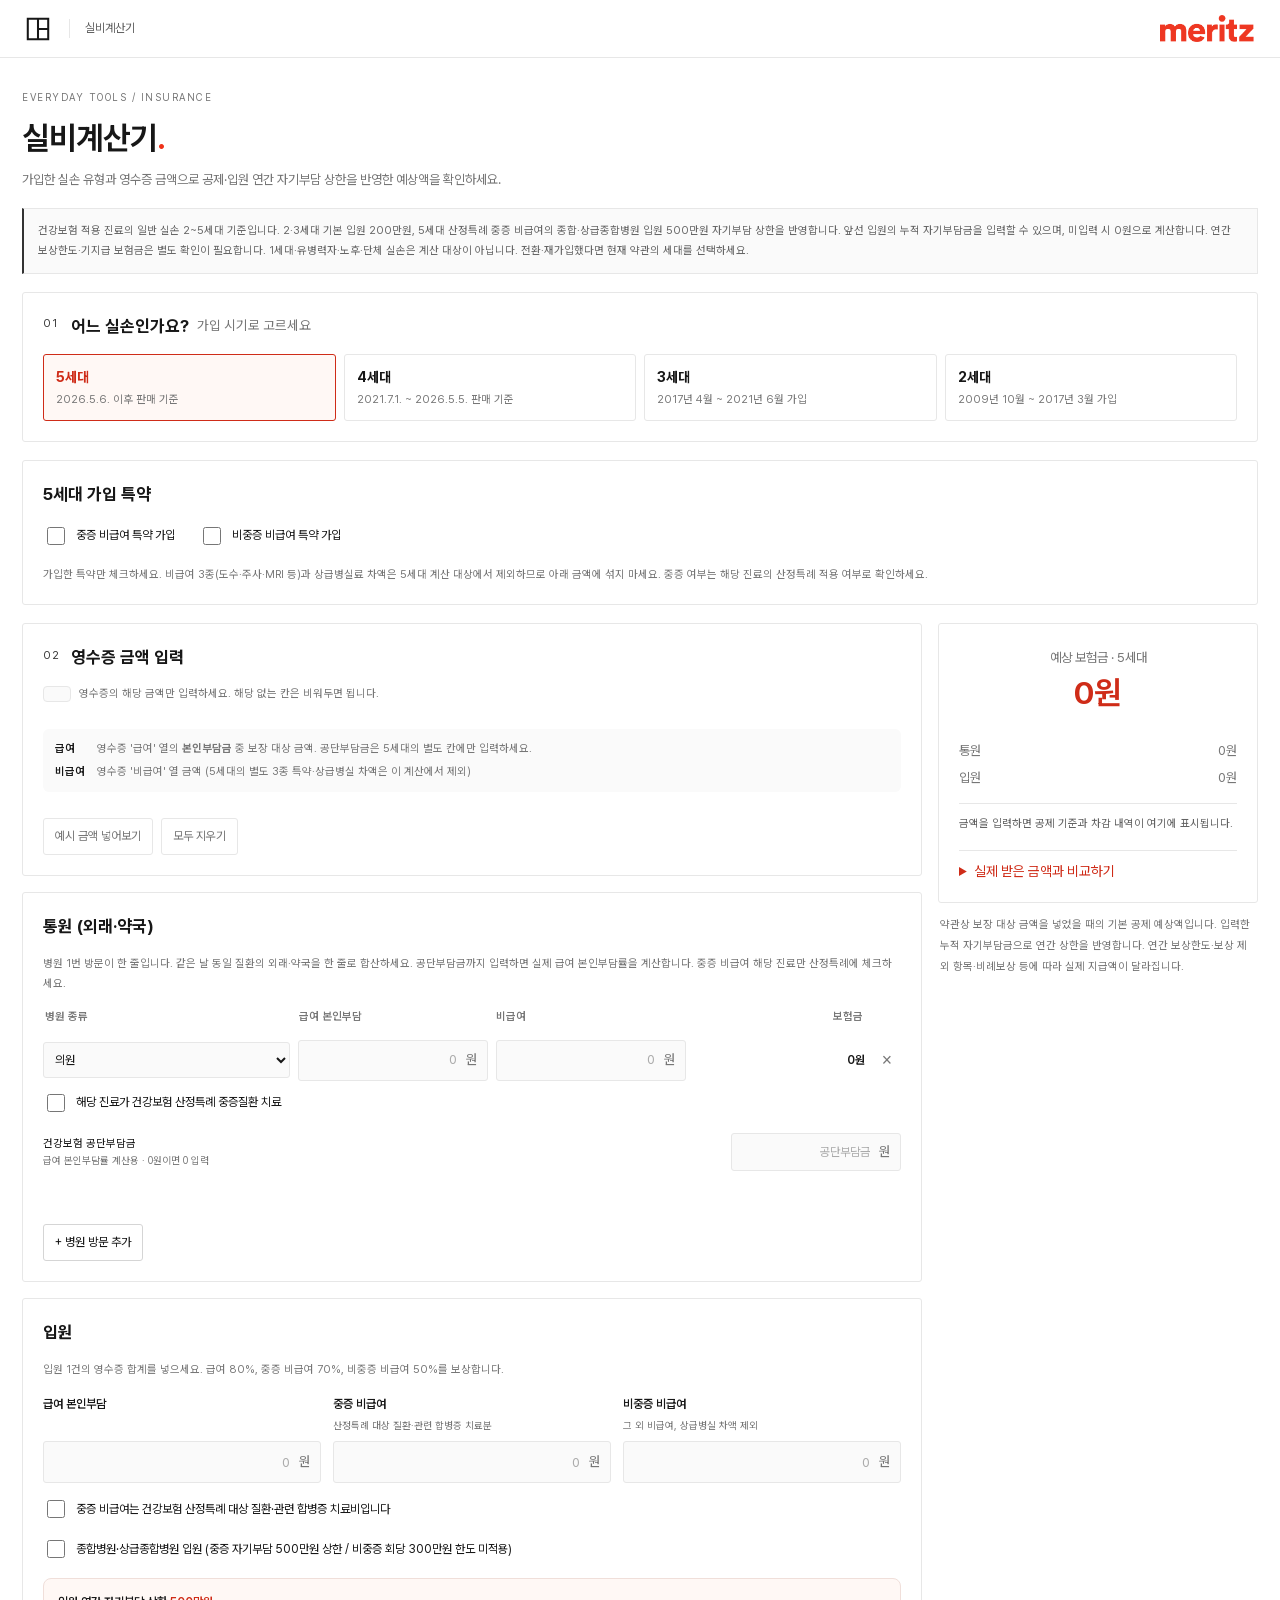
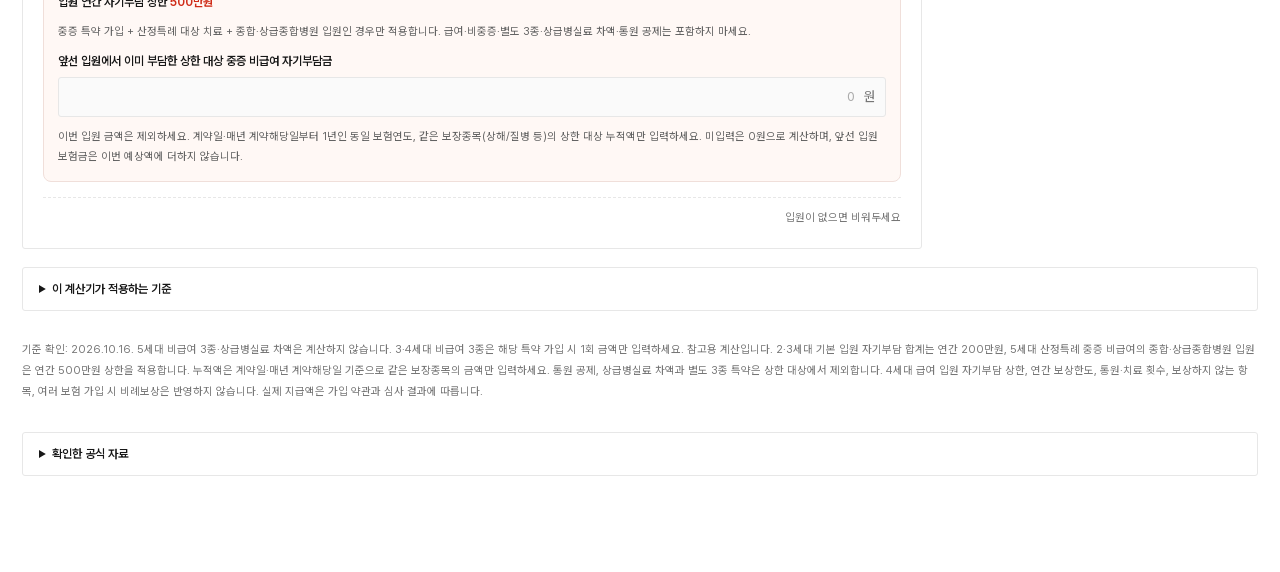
==== commit dac6dd68: "Fix four-digit date entry, inpatient field alignment and home navigation" ====
--- a/silson-calculator.html
+++ b/silson-calculator.html
@@ -127,12 +127,12 @@
 .adv{font-size:.84rem}
 .adv summary{cursor:pointer;color:var(--muted)}
 .adv .pairs{margin-top:8px}
-</style><title>실비계산기 · WORKROOM</title><link rel="stylesheet" href="assets/silson-calculator.css?v=20261016-annual"></head><body>
-
-
-
-
-<header class="calculator-header"><a class="home-link" href="./" title="홈으로 돌아가기" aria-label="홈으로 돌아가기"><svg viewBox="0 0 28 28" aria-hidden="true"><path d="M3 3h22v22H3zM14 3v22m0-11h11"/></svg></a><span class="calculator-label">실비계산기</span><a class="calculator-ci" href="./" aria-label="WORKROOM 홈으로"><img src="assets/meritz-ci.png" alt="meritz" width="1190" height="178"></a></header><main class="wrap">
+</style><title>실비계산기 · WORKROOM</title><link rel="stylesheet" href="assets/silson-calculator.css?v=20261025-inputs"></head><body>
+
+
+
+
+<header class="calculator-header"><a class="home-link" href="https://minovation-tf.github.io/meritz-workroom/" title="홈으로 돌아가기" aria-label="홈으로 돌아가기"><svg viewBox="0 0 28 28" aria-hidden="true"><path d="M3 3h22v22H3zM14 3v22m0-11h11"/></svg></a><span class="calculator-label">실비계산기</span><a class="calculator-ci" href="https://minovation-tf.github.io/meritz-workroom/" aria-label="WORKROOM 홈으로"><img src="assets/meritz-ci.png" alt="meritz" width="1190" height="178"></a></header><main class="wrap">
   <header>
     <p class="eyebrow">EVERYDAY TOOLS / INSURANCE</p><h1>실비계산기<span class="title-dot">.</span></h1>
     <p class="sub">가입한 실손 유형과 영수증 금액으로 공제·입원 연간 자기부담 상한을 반영한 예상액을 확인하세요.</p><p class="scope-note">건강보험 적용 진료의 일반 실손 2~5세대 기준입니다. 2·3세대 기본 입원 200만원, 5세대 산정특례 중증 비급여의 종합·상급종합병원 입원 500만원 자기부담 상한을 반영합니다. 앞선 입원의 누적 자기부담금을 입력할 수 있으며, 미입력 시 0원으로 계산합니다. 연간 보상한도·기지급 보험금은 별도 확인이 필요합니다. 1세대·유병력자·노후·단체 실손은 계산 대상이 아닙니다. 전환·재가입했다면 현재 약관의 세대를 선택하세요.</p>
--- a/assets/silson-calculator.css
+++ b/assets/silson-calculator.css
@@ -1,12 +1,12 @@
 @font-face{font-family:"Workroom Sans";src:url("fonts/WorkroomSans.woff2?v=20261016-silson") format("woff2");font-weight:100 900;font-display:swap}
 :root,:root:not([data-theme]),:root[data-theme]{color-scheme:light;--bg:#fff;--surface:#fff;--line:#e7e7e7;--fg:#171717;--muted:#767676;--accent:#cf2c18;--accent-soft:#fff7f5;--in-bg:#fafafa;--in-line:#e7e7e7;--in-focus:#555;--deduct:#b83724;--ok:#39664f;--warn:#916d16;--font-body:"Workroom Sans","Malgun Gothic",system-ui,sans-serif;--font-num:"Workroom Sans","Malgun Gothic",sans-serif;--r:3px}
 body{padding:0 0 96px;background:var(--bg);font-size:14px}
-.calculator-header{height:58px;display:flex;align-items:center;gap:15px;padding:0 max(22px,calc((100vw - 1120px)/2));border-bottom:1px solid var(--line);background:#fff;font-size:12px}
+.calculator-header{height:58px;display:flex;align-items:center;gap:15px;padding:0 max(22px,calc((100vw - 1280px)/2));border-bottom:1px solid var(--line);background:#fff;font-size:12px}
 .home-link{display:grid;place-items:center;width:32px;height:34px;flex:none;color:var(--fg)}
 .home-link svg{width:26px;height:26px;fill:none;stroke:currentColor;stroke-width:2.2}
 .home-link:hover{color:var(--accent)}
 .calculator-label{padding-left:15px;border-left:1px solid var(--line);font-size:12px;color:#626262}.calculator-ci{margin-left:auto;display:block;width:98px;height:27px;overflow:hidden;flex:none}.calculator-ci img{display:block;height:27px;width:auto;max-width:none}.title-dot{color:#ef3219}
-.wrap{padding:32px 22px 0;max-width:1164px;gap:18px}
+.wrap{padding:32px 22px 0;max-width:1324px;gap:18px}
 .eyebrow{font-size:10px;letter-spacing:1.5px;color:var(--muted);margin:0 0 8px}
 h1{font-size:32px;font-weight:650;letter-spacing:-1px}.sub{font-size:13px;margin-top:7px}
 .scope-note{font-size:11px;line-height:1.8;background:#fafafa;border:1px solid var(--line);border-left:2px solid #333;padding:12px 14px;margin:18px 0 0;color:#666;max-width:none}
@@ -18,6 +18,13 @@
 .coverage-options{display:flex;gap:12px 24px;flex-wrap:wrap}.coverage-options .sev input{accent-color:#333}
 .result-sticky{position:sticky;top:16px}.summary{position:static}.big{font-size:27px;font-weight:650}.sumrows{font-size:13px}.result-note{font-size:11px;line-height:1.9;color:var(--muted);margin:12px 2px}.calcbox{font-size:11px;line-height:1.8}.calcbox .ln{flex-wrap:wrap}.calcbox .ln>span:last-child{margin-left:auto}.foot{max-width:none;font-size:11px;line-height:1.9}.rules{font-size:12px;line-height:1.9}.rulesbox>summary{font-size:12px}.sources a{color:var(--muted);text-underline-offset:3px}.sources ul{padding-left:18px;font-size:11px;line-height:2}.mbar{box-shadow:0 -3px 15px #00000005}.mbar .big{font-size:21px}
 .calculation-issues{padding-left:15px;margin:7px 0 0;font-size:11px;line-height:1.8;color:var(--deduct)}
+#inFields>div{display:flex;flex-direction:column;min-width:0}
+#inFields>div>.lbl{display:flex;flex-direction:column;gap:4px;margin-bottom:8px;line-height:1.5}
+#inFields>div>.lbl small{font-size:10px;font-weight:400;line-height:1.65;color:var(--muted)}
+#inFields>div>.in{margin-top:auto;flex:none}
+#inFields>div>.in input{height:42px;min-height:42px;max-height:42px}
+@media(min-width:621px){#inFields:has(#in-bs){grid-template-columns:repeat(3,minmax(0,1fr))}}
+@media(max-width:620px){#inFields{grid-template-columns:minmax(0,1fr)}}
 /* 입력액에서 보험금까지, 실제 계산 결과에 연결된 상세 내역 */
 .result-head{text-align:center;padding:4px 0 8px}.result-head .big{color:var(--accent);font-size:32px;overflow-wrap:anywhere}.result-head .calculation-issues{text-align:left}
 .result-overview{display:grid;grid-template-columns:minmax(0,1fr) minmax(0,1fr);gap:12px;padding:14px;background:var(--in-bg);border-radius:10px}.result-overview>div{min-width:0}.result-overview span{display:block;font-size:11px;color:#626262}.result-overview b{display:block;margin-top:3px;font-size:13px;font-weight:600;overflow-wrap:anywhere}
